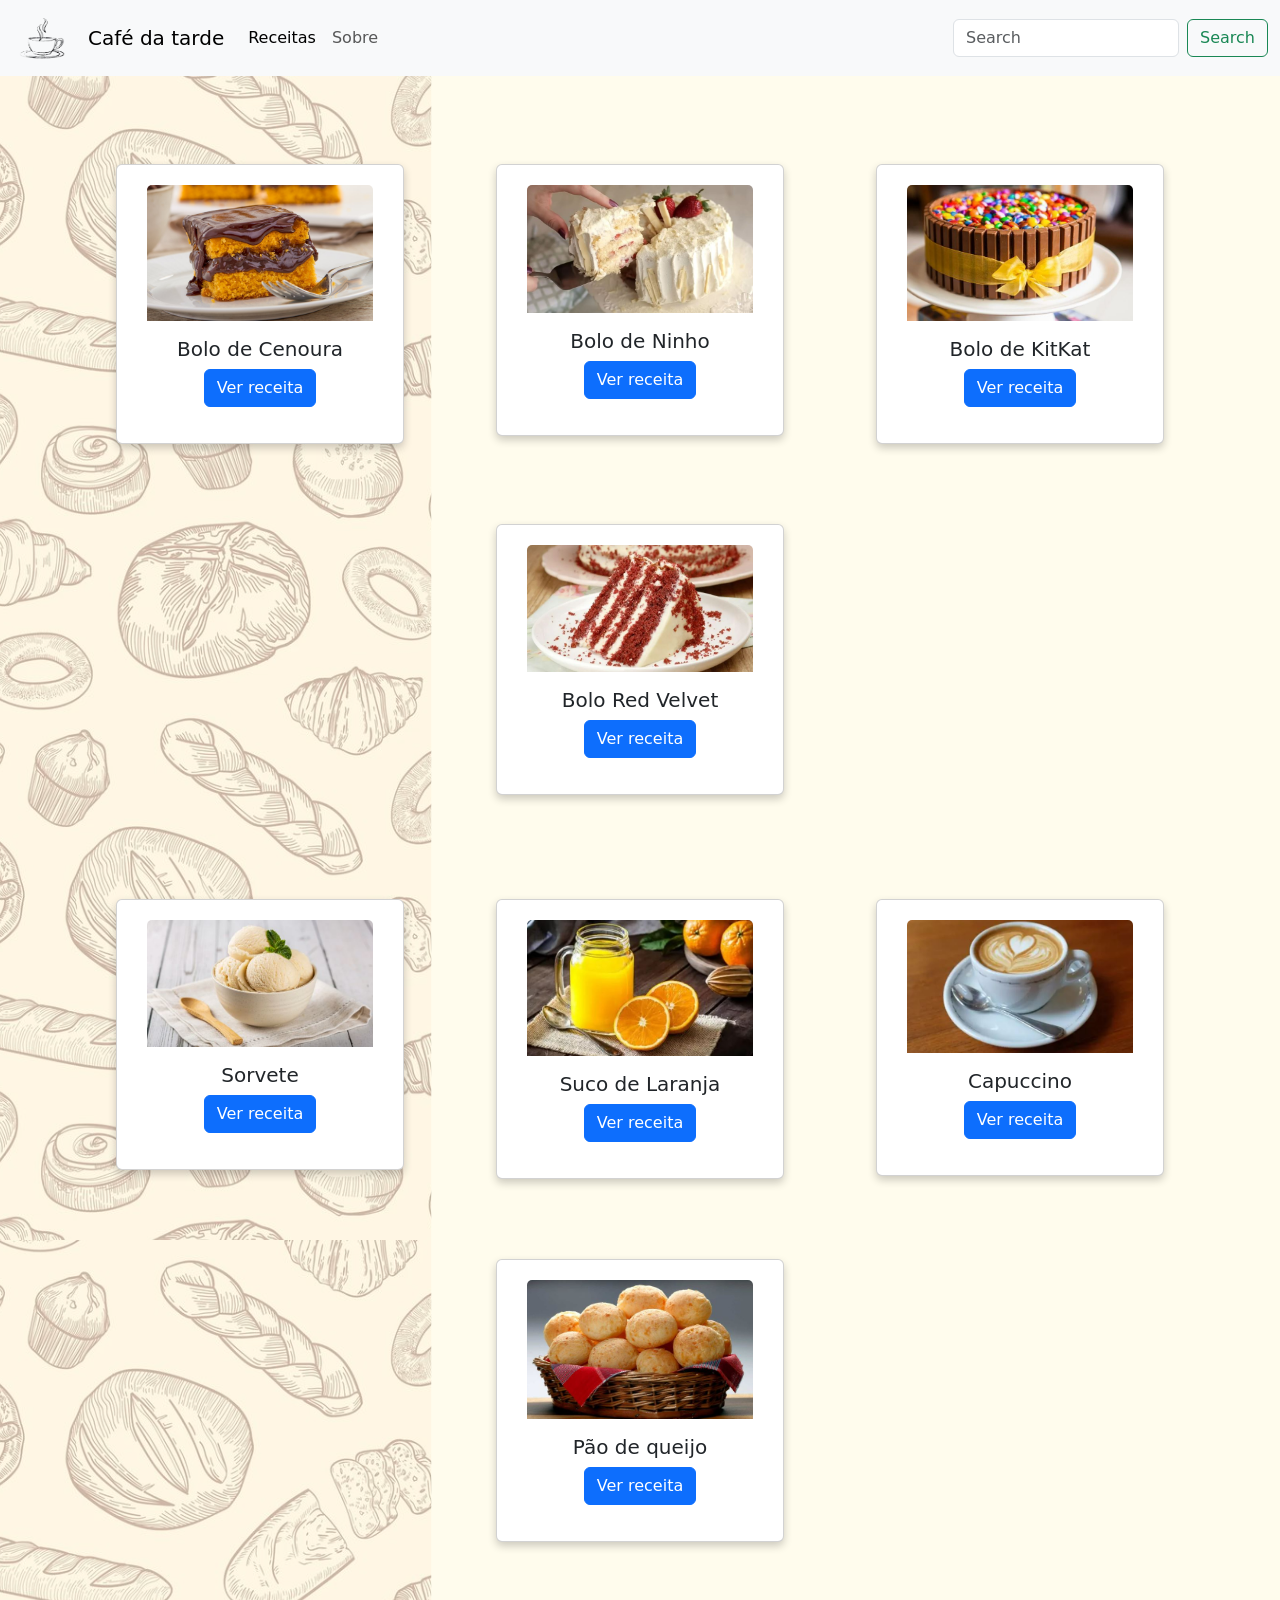
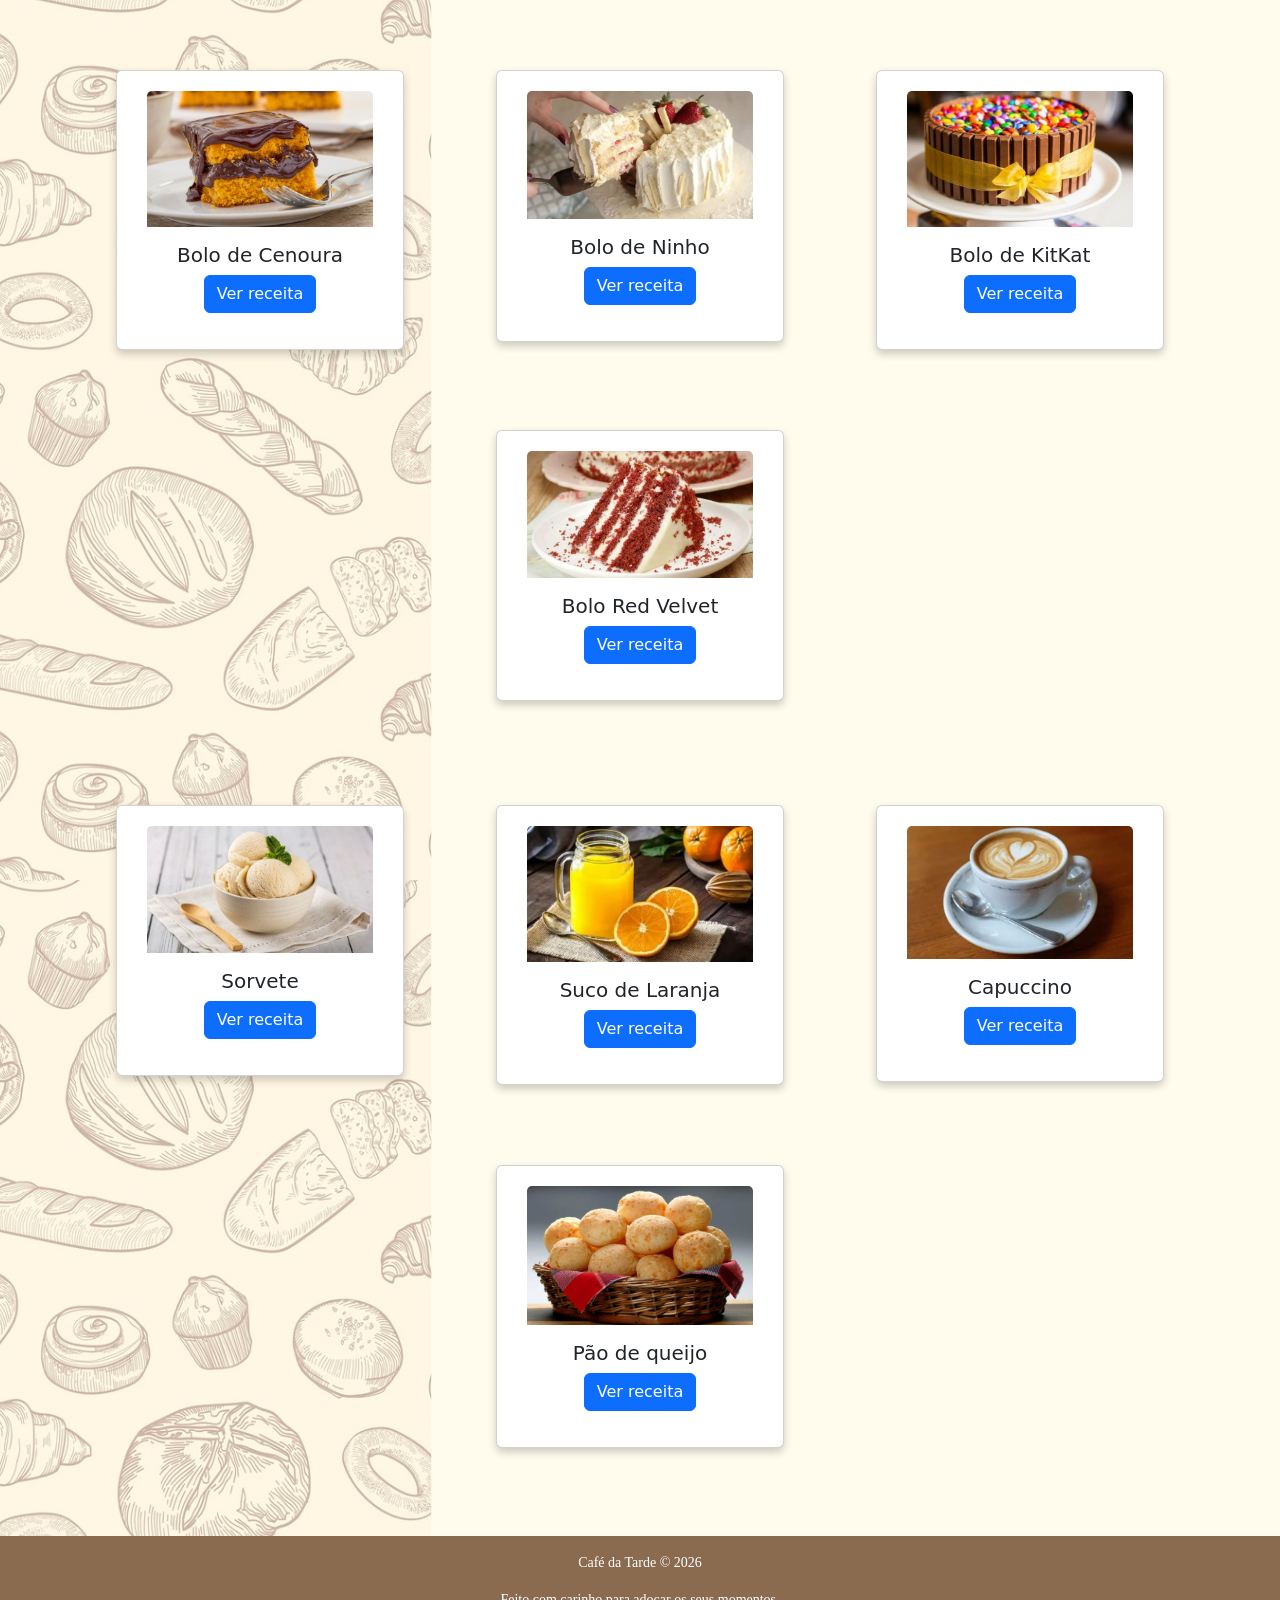
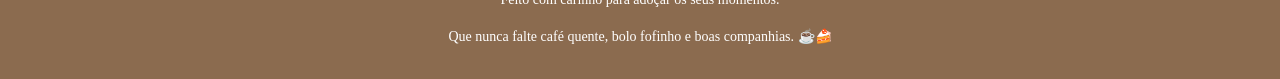
==== receitas.html @ e2614fa7 "site" ====
<!doctype html>
<html lang="en">
  <head>
    <meta charset="utf-8" />
    <meta name="viewport" content="width=device-width, initial-scale=1" />
    <title>Café da tarde</title>

    <link rel="stylesheet" href="style.css" />

    <link
      href="https://cdn.jsdelivr.net/npm/bootstrap@5.3.8/dist/css/bootstrap.min.css"
      rel="stylesheet"
    />
  </head>

  <body>
    <nav class="navbar navbar-expand-lg bg-body-tertiary">
      <div class="container-fluid">
        <a class="navbar-brand" href="#">
          <img src="img/baixados.png" width="60" height="50" />
        </a>

        <a class="navbar-brand" href="index.html">Café da tarde</a>

        <button
          class="navbar-toggler"
          type="button"
          data-bs-toggle="collapse"
          data-bs-target="#navbarSupportedContent"
        >
          <span class="navbar-toggler-icon"></span>
        </button>

        <div class="collapse navbar-collapse" id="navbarSupportedContent">
          <ul class="navbar-nav me-auto">
            <li class="nav-item">
              <a class="nav-link active" href="receitas.html">Receitas</a>
            </li>

            <li class="nav-item">
              <a class="nav-link" href="sobre.html">Sobre</a>
            </li>
          </ul>

          <form class="d-flex">
            <input
              class="form-control me-2"
              type="search"
              placeholder="Search"
            />
            <button class="btn btn-outline-success" type="submit">
              Search
            </button>
          </form>
        </div>
      </div>
    </nav>

    <div class="container text-center mt-5">
      <div class="row">
        <div class="col">
          <div class="card" style="width: 18rem">
            <img src="img/cenoura.jpg" class="card-img-top" />
            <div class="card-body">
              <h5 class="card-title">Bolo de Cenoura</h5>
              <a href="#" class="btn btn-primary">Ver receita</a>
            </div>
          </div>
        </div>

        <div class="col">
          <div class="card" style="width: 18rem">
            <img src="img/ninho.JPG" class="card-img-top" />
            <div class="card-body">
              <h5 class="card-title">Bolo de Ninho</h5>
              <a href="#" class="btn btn-primary">Ver receita</a>
            </div>
          </div>
        </div>

        <div class="col">
          <div class="card" style="width: 18rem">
            <img src="img/kitkat.jpeg" class="card-img-top" />
            <div class="card-body">
              <h5 class="card-title">Bolo de KitKat</h5>
              <a href="#" class="btn btn-primary">Ver receita</a>
            </div>
          </div>
        </div>

        <div class="col">
          <div class="card" style="width: 18rem">
            <img src="img/redvelvet.JPG" class="card-img-top" />
            <div class="card-body">
              <h5 class="card-title">Bolo Red Velvet</h5>
              <a href="#" class="btn btn-primary">Ver receita</a>
            </div>
          </div>
        </div>
      </div>

      <div class="row mt-4">
        <div class="col">
          <div class="card" style="width: 18rem">
            <img src="img/sorvete.JPG" class="card-img-top" />
            <div class="card-body">
              <h5 class="card-title">Sorvete</h5>
              <a href="#" class="btn btn-primary">Ver receita</a>
            </div>
          </div>
        </div>

        <div class="col">
          <div class="card" style="width: 18rem">
            <img src="img/suco.JPG" class="card-img-top" />
            <div class="card-body">
              <h5 class="card-title">Suco de Laranja</h5>
              <a href="#" class="btn btn-primary">Ver receita</a>
            </div>
          </div>
        </div>

        <div class="col">
          <div class="card" style="width: 18rem">
            <img src="img/capuccino.JPG" class="card-img-top" />
            <div class="card-body">
              <h5 class="card-title">Capuccino</h5>
              <a href="#" class="btn btn-primary">Ver receita</a>
            </div>
          </div>
        </div>

        <div class="col">
          <div class="card" style="width: 18rem">
            <img src="img/paodequeijo.JPG" class="card-img-top" />
            <div class="card-body">
              <h5 class="card-title">Pão de queijo</h5>
              <a href="#" class="btn btn-primary">Ver receita</a>
            </div>
          </div>
        </div>
      </div>
    </div>

    <!-- divisão -->

    <div class="container text-center mt-5">
      <div class="row">
        <div class="col">
          <div class="card" style="width: 18rem">
            <img src="img/cenoura.jpg" class="card-img-top" />
            <div class="card-body">
              <h5 class="card-title">Bolo de Cenoura</h5>
              <a href="#" class="btn btn-primary">Ver receita</a>
            </div>
          </div>
        </div>

        <div class="col">
          <div class="card" style="width: 18rem">
            <img src="img/ninho.JPG" class="card-img-top" />
            <div class="card-body">
              <h5 class="card-title">Bolo de Ninho</h5>
              <a href="#" class="btn btn-primary">Ver receita</a>
            </div>
          </div>
        </div>

        <div class="col">
          <div class="card" style="width: 18rem">
            <img src="img/kitkat.jpeg" class="card-img-top" />
            <div class="card-body">
              <h5 class="card-title">Bolo de KitKat</h5>
              <a href="#" class="btn btn-primary">Ver receita</a>
            </div>
          </div>
        </div>

        <div class="col">
          <div class="card" style="width: 18rem">
            <img src="img/redvelvet.JPG" class="card-img-top" />
            <div class="card-body">
              <h5 class="card-title">Bolo Red Velvet</h5>
              <a href="#" class="btn btn-primary">Ver receita</a>
            </div>
          </div>
        </div>
      </div>

      <div class="row mt-4">
        <div class="col">
          <div class="card" style="width: 18rem">
            <img src="img/sorvete.JPG" class="card-img-top" />
            <div class="card-body">
              <h5 class="card-title">Sorvete</h5>
              <a href="#" class="btn btn-primary">Ver receita</a>
            </div>
          </div>
        </div>

        <div class="col">
          <div class="card" style="width: 18rem">
            <img src="img/suco.JPG" class="card-img-top" />
            <div class="card-body">
              <h5 class="card-title">Suco de Laranja</h5>
              <a href="#" class="btn btn-primary">Ver receita</a>
            </div>
          </div>
        </div>

        <div class="col">
          <div class="card" style="width: 18rem">
            <img src="img/capuccino.JPG" class="card-img-top" />
            <div class="card-body">
              <h5 class="card-title">Capuccino</h5>
              <a href="#" class="btn btn-primary">Ver receita</a>
            </div>
          </div>
        </div>

        <div class="col">
          <div class="card" style="width: 18rem">
            <img src="img/paodequeijo.JPG" class="card-img-top" />
            <div class="card-body">
              <h5 class="card-title">Pão de queijo</h5>
              <a href="#" class="btn btn-primary">Ver receita</a>
            </div>
          </div>
        </div>
      </div>
    </div>

    <footer class="text-center mt-5 p-3">
      <p>Café da Tarde © 2026</p>
      <p>Feito com carinho para adoçar os seus momentos.</p>
      <p>Que nunca falte café quente, bolo fofinho e boas companhias. ☕🍰</p>
    </footer>
  </body>
</html>
---- style.css ----
body {
  background-image: url("img/fundo.png");
}

.card {
  background-color: #d9ccb3;
  width: 900px;
  margin: 40px auto;

  display: flex;
  justify-content: space-between;
  align-items: center;

  padding: 20px 30px;
  border-radius: 10px;

  box-shadow: 0px 4px 8px rgba(0, 0, 0, 0.2);
}

.texto {
  max-width: 650px;
}

.texto h2 {
  margin-bottom: 10px;
}

.texto p {
  line-height: 1.5;
}

.imagem img {
  width: 120px;
}

footer {
  background-color: #8b6b4f;
  color: white;
  text-align: center;

  padding: 15px;
  font-family: Georgia, serif;
  font-size: 14px;
}
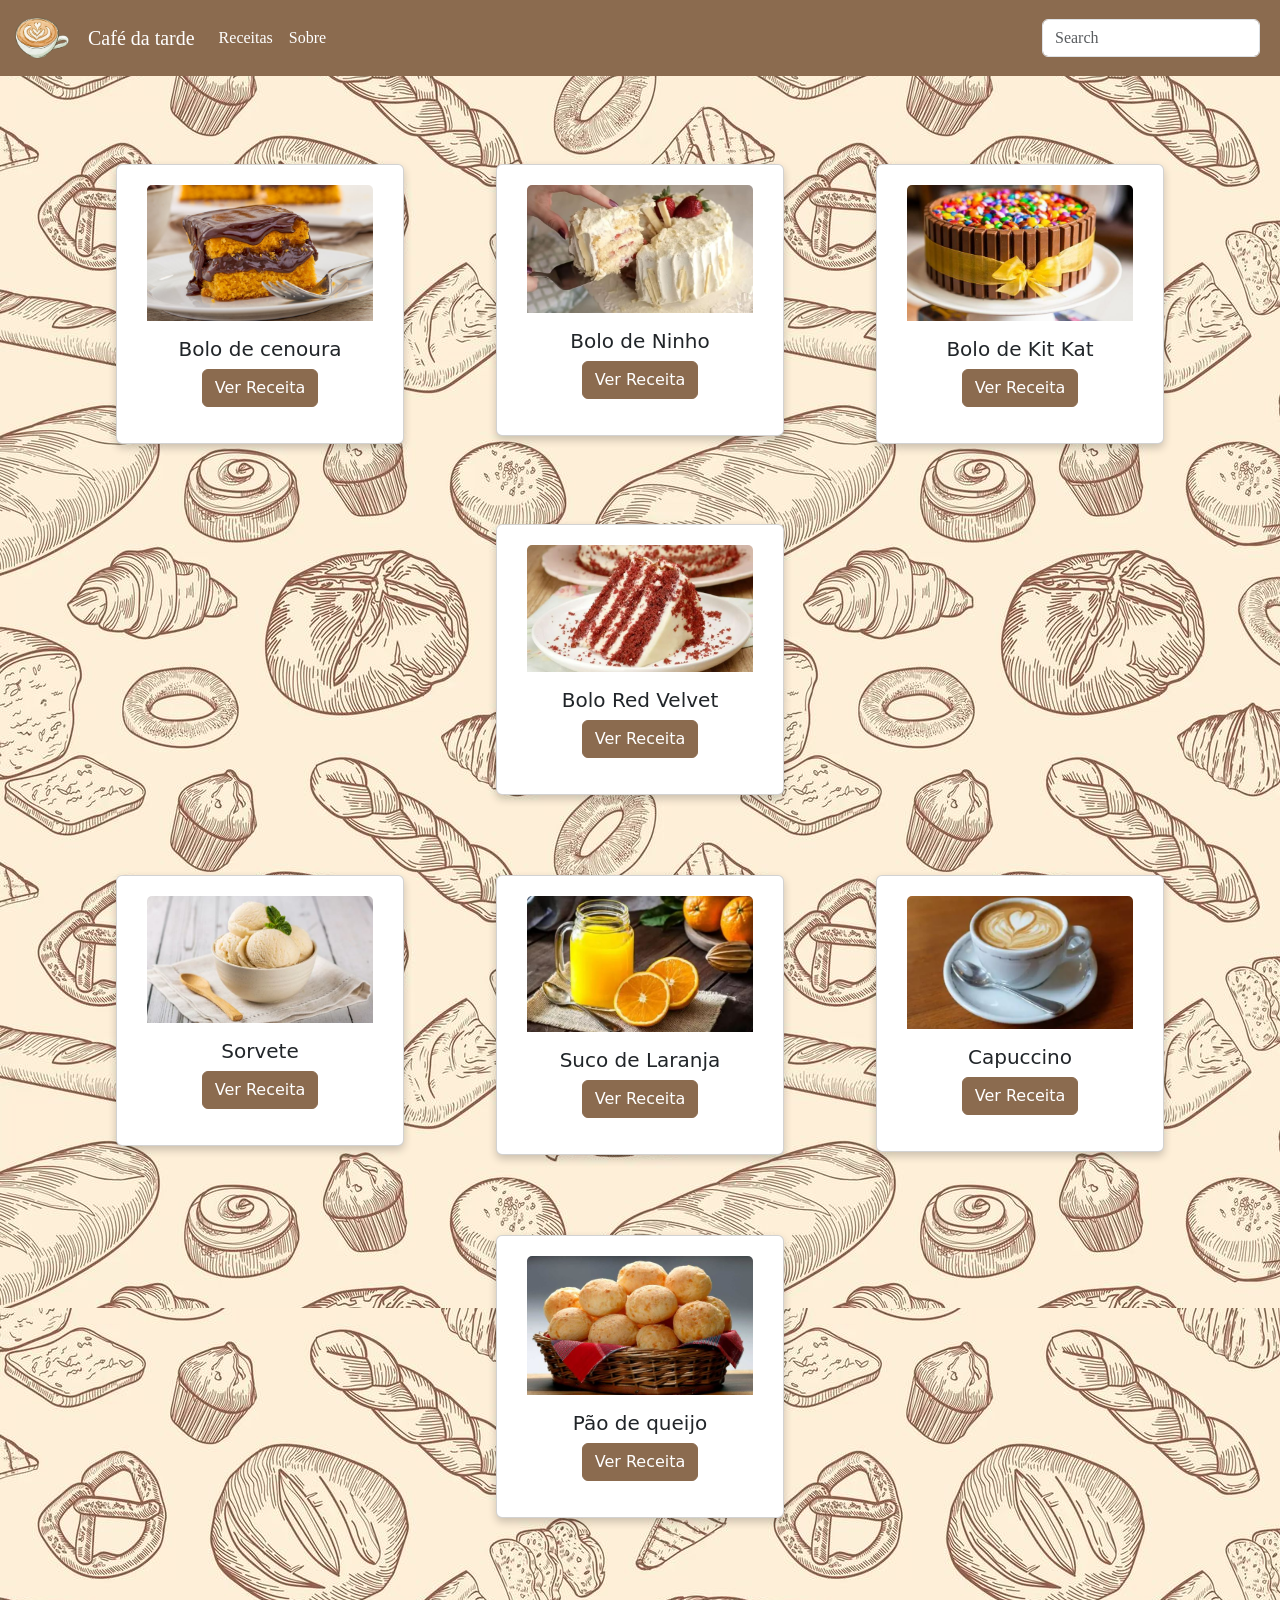
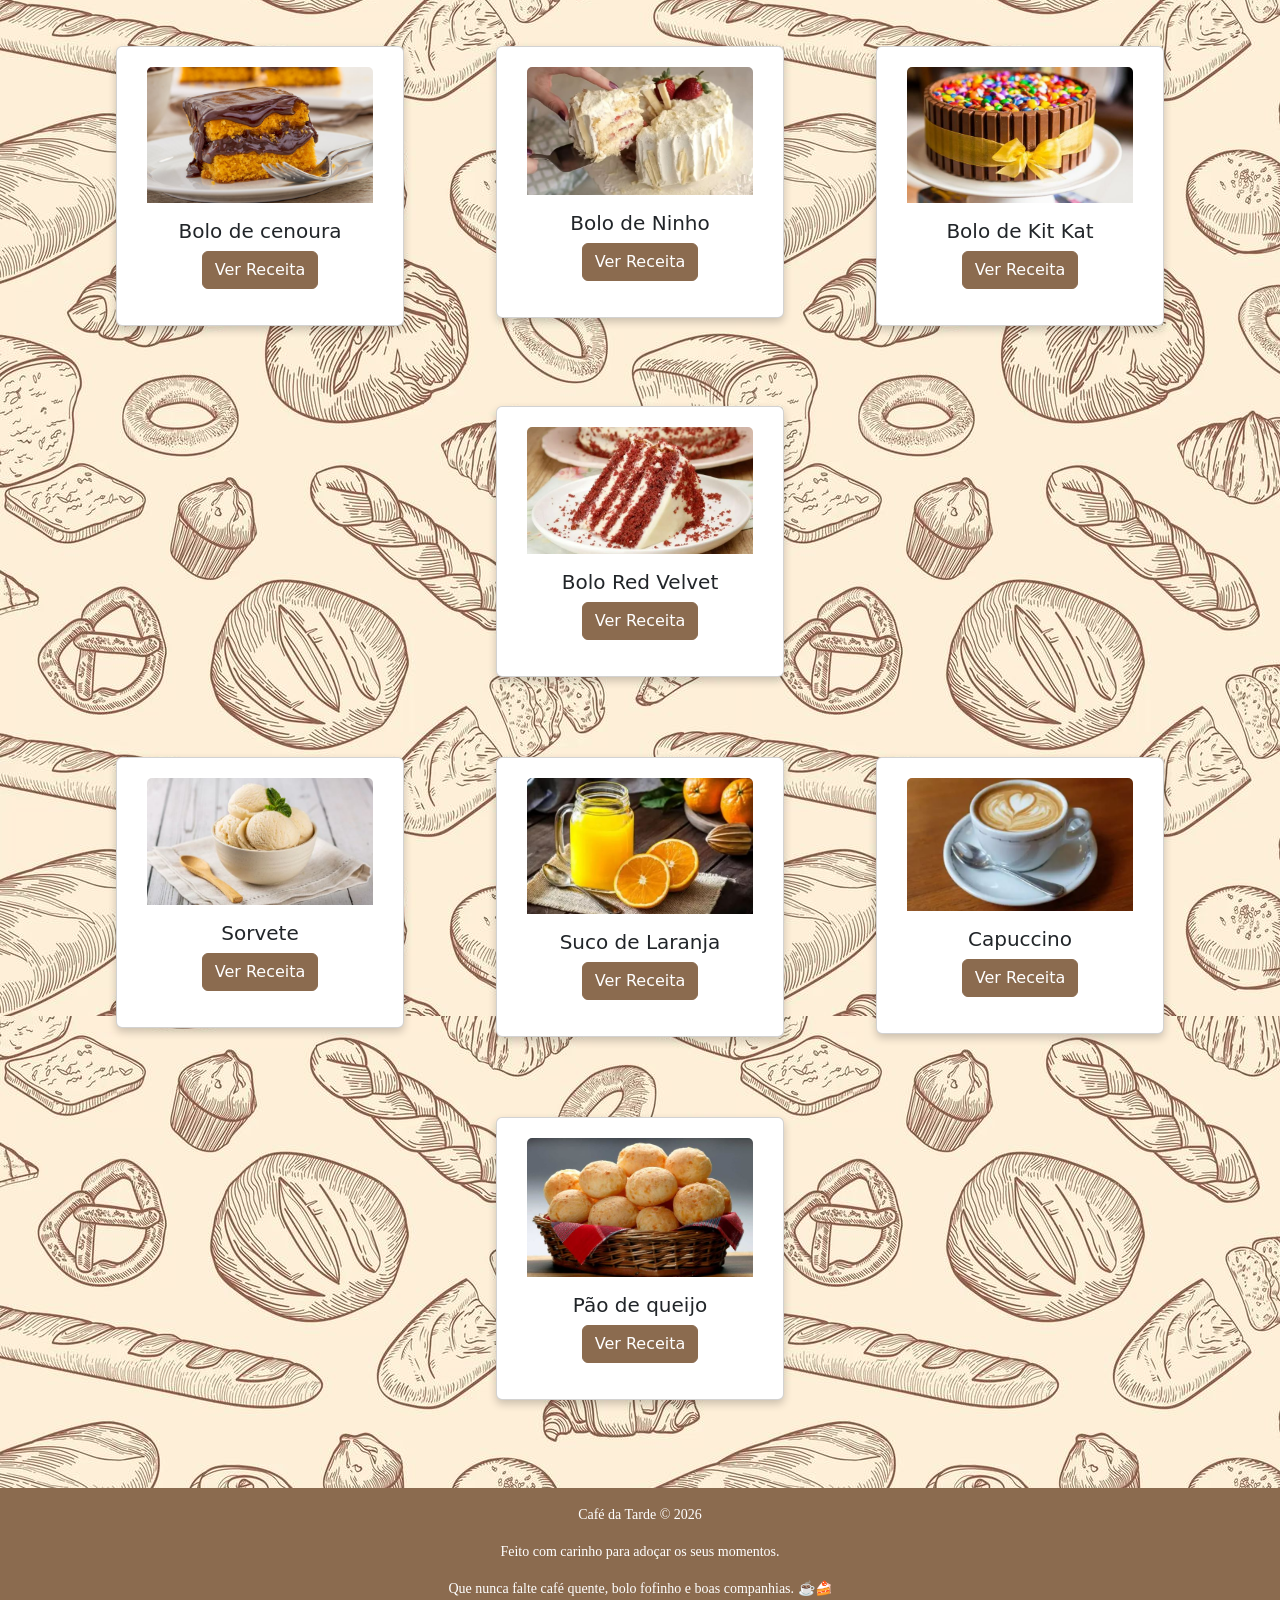
==== commit e29029ad: "finalização" ====
--- a/receitas.html
+++ b/receitas.html
@@ -13,44 +13,42 @@
     />
   </head>
 
-  <body>
-    <nav class="navbar navbar-expand-lg bg-body-tertiary">
+  <body class="receita">
+    <nav class="navbar navbar-expand-lg menu">
       <div class="container-fluid">
         <a class="navbar-brand" href="#">
           <img src="img/baixados.png" width="60" height="50" />
         </a>
-
         <a class="navbar-brand" href="index.html">Café da tarde</a>
-
         <button
           class="navbar-toggler"
           type="button"
           data-bs-toggle="collapse"
           data-bs-target="#navbarSupportedContent"
+          aria-controls="navbarSupportedContent"
+          aria-expanded="false"
+          aria-label="Toggle navigation"
         >
           <span class="navbar-toggler-icon"></span>
         </button>
-
         <div class="collapse navbar-collapse" id="navbarSupportedContent">
-          <ul class="navbar-nav me-auto">
+          <ul class="navbar-nav me-auto mb-2 mb-lg-0">
             <li class="nav-item">
-              <a class="nav-link active" href="receitas.html">Receitas</a>
+              <a class="nav-link" aria-current="page" href="receitas.html"
+                >Receitas</a
+              >
             </li>
-
             <li class="nav-item">
               <a class="nav-link" href="sobre.html">Sobre</a>
             </li>
           </ul>
-
-          <form class="d-flex">
+          <form class="d-flex" role="search">
             <input
               class="form-control me-2"
               type="search"
               placeholder="Search"
+              aria-label="Search"
             />
-            <button class="btn btn-outline-success" type="submit">
-              Search
-            </button>
           </form>
         </div>
       </div>
@@ -58,172 +56,1210 @@
 
     <div class="container text-center mt-5">
       <div class="row">
+        <!-- bolo cenoura -->
         <div class="col">
           <div class="card" style="width: 18rem">
             <img src="img/cenoura.jpg" class="card-img-top" />
             <div class="card-body">
-              <h5 class="card-title">Bolo de Cenoura</h5>
-              <a href="#" class="btn btn-primary">Ver receita</a>
-            </div>
-          </div>
-        </div>
-
+              <h5 class="card-title">Bolo de cenoura</h5>
+              <button
+                type="button"
+                class="btn btn-primary"
+                data-bs-toggle="modal"
+                data-bs-target="#exampleModal"
+              >
+                Ver Receita
+              </button>
+
+              <!-- Modal -->
+              <div
+                class="modal fade"
+                id="exampleModal"
+                tabindex="-1"
+                aria-labelledby="exampleModalLabel"
+                aria-hidden="true"
+              >
+                <div
+                  class="modal-dialog modal-dialog-centered modal-dialog-scrollable"
+                >
+                  <div class="modal-content">
+                    <div class="modal-header">
+                      <h1 class="modal-title fs-5" id="exampleModalLabel">
+                        Receita
+                      </h1>
+                      <button
+                        type="button"
+                        class="btn-close"
+                        data-bs-dismiss="modal"
+                      ></button>
+                    </div>
+
+                    <div class="modal-body">
+                      <h6>Ingredientes</h6>
+
+                      <ul>
+                        <li>3 cenouras</li>
+                        <li>3 ovos</li>
+                        <li>1 xícara de óleo</li>
+                        <li>2 xícaras de açúcar</li>
+                        <li>2 xícaras de farinha</li>
+                      </ul>
+
+                      <h6>Modo de preparo</h6>
+
+                      <p>
+                        Bata no liquidificador a cenoura, ovos e óleo. Misture
+                        com os ingredientes secos e leve ao forno por
+                        aproximadamente 40 minutos.
+                      </p>
+                    </div>
+
+                    <div class="modal-footer">
+                      <button
+                        type="button"
+                        class="btn btn-secondary"
+                        data-bs-dismiss="modal"
+                      >
+                        Fechar
+                      </button>
+                    </div>
+                  </div>
+                </div>
+              </div>
+            </div>
+          </div>
+        </div>
+
+        <!-- bolo nivnho -->
         <div class="col">
           <div class="card" style="width: 18rem">
             <img src="img/ninho.JPG" class="card-img-top" />
             <div class="card-body">
               <h5 class="card-title">Bolo de Ninho</h5>
-              <a href="#" class="btn btn-primary">Ver receita</a>
-            </div>
-          </div>
-        </div>
+              <button
+                type="button"
+                class="btn btn-primary"
+                data-bs-toggle="modal"
+                data-bs-target="#exampleModal"
+              >
+                Ver Receita
+              </button>
+
+              <!-- Modal -->
+              <div
+                class="modal fade"
+                id="exampleModal"
+                tabindex="-1"
+                aria-labelledby="exampleModalLabel"
+                aria-hidden="true"
+              >
+                <div
+                  class="modal-dialog modal-dialog-centered modal-dialog-scrollable"
+                >
+                  <div class="modal-content">
+                    <div class="modal-header">
+                      <h1 class="modal-title fs-5" id="exampleModalLabel">
+                        Receita
+                      </h1>
+                      <button
+                        type="button"
+                        class="btn-close"
+                        data-bs-dismiss="modal"
+                      ></button>
+                    </div>
+
+                    <div class="modal-body">
+                      <h6>Ingredientes</h6>
+
+                      <ul>
+                        <li>3 cenouras</li>
+                        <li>3 ovos</li>
+                        <li>1 xícara de óleo</li>
+                        <li>2 xícaras de açúcar</li>
+                        <li>2 xícaras de farinha</li>
+                      </ul>
+
+                      <h6>Modo de preparo</h6>
+
+                      <p>
+                        Bata no liquidificador a cenoura, ovos e óleo. Misture
+                        com os ingredientes secos e leve ao forno por
+                        aproximadamente 40 minutos.
+                      </p>
+                    </div>
+
+                    <div class="modal-footer">
+                      <button
+                        type="button"
+                        class="btn btn-secondary"
+                        data-bs-dismiss="modal"
+                      >
+                        Fechar
+                      </button>
+                    </div>
+                  </div>
+                </div>
+              </div>
+            </div>
+          </div>
+        </div>
+
+        <!-- bolo kitkat -->
 
         <div class="col">
           <div class="card" style="width: 18rem">
             <img src="img/kitkat.jpeg" class="card-img-top" />
             <div class="card-body">
-              <h5 class="card-title">Bolo de KitKat</h5>
-              <a href="#" class="btn btn-primary">Ver receita</a>
-            </div>
-          </div>
-        </div>
+              <h5 class="card-title">Bolo de Kit Kat</h5>
+              <button
+                type="button"
+                class="btn btn-primary"
+                data-bs-toggle="modal"
+                data-bs-target="#exampleModal"
+              >
+                Ver Receita
+              </button>
+
+              <!-- Modal -->
+              <div
+                class="modal fade"
+                id="exampleModal"
+                tabindex="-1"
+                aria-labelledby="exampleModalLabel"
+                aria-hidden="true"
+              >
+                <div
+                  class="modal-dialog modal-dialog-centered modal-dialog-scrollable"
+                >
+                  <div class="modal-content">
+                    <div class="modal-header">
+                      <h1 class="modal-title fs-5" id="exampleModalLabel">
+                        Receita
+                      </h1>
+                      <button
+                        type="button"
+                        class="btn-close"
+                        data-bs-dismiss="modal"
+                      ></button>
+                    </div>
+
+                    <div class="modal-body">
+                      <h6>Ingredientes</h6>
+
+                      <ul>
+                        <li>3 cenouras</li>
+                        <li>3 ovos</li>
+                        <li>1 xícara de óleo</li>
+                        <li>2 xícaras de açúcar</li>
+                        <li>2 xícaras de farinha</li>
+                      </ul>
+
+                      <h6>Modo de preparo</h6>
+
+                      <p>
+                        Bata no liquidificador a cenoura, ovos e óleo. Misture
+                        com os ingredientes secos e leve ao forno por
+                        aproximadamente 40 minutos.
+                      </p>
+                    </div>
+
+                    <div class="modal-footer">
+                      <button
+                        type="button"
+                        class="btn btn-secondary"
+                        data-bs-dismiss="modal"
+                      >
+                        Fechar
+                      </button>
+                    </div>
+                  </div>
+                </div>
+              </div>
+            </div>
+          </div>
+        </div>
+
+        <!-- bolo redvelvet -->
 
         <div class="col">
           <div class="card" style="width: 18rem">
             <img src="img/redvelvet.JPG" class="card-img-top" />
             <div class="card-body">
               <h5 class="card-title">Bolo Red Velvet</h5>
-              <a href="#" class="btn btn-primary">Ver receita</a>
+              <button
+                type="button"
+                class="btn btn-primary"
+                data-bs-toggle="modal"
+                data-bs-target="#exampleModal"
+              >
+                Ver Receita
+              </button>
+
+              <!-- Modal -->
+              <div
+                class="modal fade"
+                id="exampleModal"
+                tabindex="-1"
+                aria-labelledby="exampleModalLabel"
+                aria-hidden="true"
+              >
+                <div
+                  class="modal-dialog modal-dialog-centered modal-dialog-scrollable"
+                >
+                  <div class="modal-content">
+                    <div class="modal-header">
+                      <h1 class="modal-title fs-5" id="exampleModalLabel">
+                        Receita
+                      </h1>
+                      <button
+                        type="button"
+                        class="btn-close"
+                        data-bs-dismiss="modal"
+                      ></button>
+                    </div>
+
+                    <div class="modal-body">
+                      <h6>Ingredientes</h6>
+
+                      <ul>
+                        <li>3 cenouras</li>
+                        <li>3 ovos</li>
+                        <li>1 xícara de óleo</li>
+                        <li>2 xícaras de açúcar</li>
+                        <li>2 xícaras de farinha</li>
+                      </ul>
+
+                      <h6>Modo de preparo</h6>
+
+                      <p>
+                        Bata no liquidificador a cenoura, ovos e óleo. Misture
+                        com os ingredientes secos e leve ao forno por
+                        aproximadamente 40 minutos.
+                      </p>
+                    </div>
+
+                    <div class="modal-footer">
+                      <button
+                        type="button"
+                        class="btn btn-secondary"
+                        data-bs-dismiss="modal"
+                      >
+                        Fechar
+                      </button>
+                    </div>
+                  </div>
+                </div>
+              </div>
             </div>
           </div>
         </div>
       </div>
 
-      <div class="row mt-4">
+      <!-- parte 2 -->
+
+      <div class="row">
+        <!-- Sorvete -->
+
         <div class="col">
           <div class="card" style="width: 18rem">
             <img src="img/sorvete.JPG" class="card-img-top" />
             <div class="card-body">
               <h5 class="card-title">Sorvete</h5>
-              <a href="#" class="btn btn-primary">Ver receita</a>
-            </div>
-          </div>
-        </div>
-
+              <button
+                type="button"
+                class="btn btn-primary"
+                data-bs-toggle="modal"
+                data-bs-target="#exampleModal"
+              >
+                Ver Receita
+              </button>
+
+              <!-- Modal -->
+              <div
+                class="modal fade"
+                id="exampleModal"
+                tabindex="-1"
+                aria-labelledby="exampleModalLabel"
+                aria-hidden="true"
+              >
+                <div
+                  class="modal-dialog modal-dialog-centered modal-dialog-scrollable"
+                >
+                  <div class="modal-content">
+                    <div class="modal-header">
+                      <h1 class="modal-title fs-5" id="exampleModalLabel">
+                        Receita
+                      </h1>
+                      <button
+                        type="button"
+                        class="btn-close"
+                        data-bs-dismiss="modal"
+                      ></button>
+                    </div>
+
+                    <div class="modal-body">
+                      <h6>Ingredientes</h6>
+
+                      <ul>
+                        <li>3 cenouras</li>
+                        <li>3 ovos</li>
+                        <li>1 xícara de óleo</li>
+                        <li>2 xícaras de açúcar</li>
+                        <li>2 xícaras de farinha</li>
+                      </ul>
+
+                      <h6>Modo de preparo</h6>
+
+                      <p>
+                        Bata no liquidificador a cenoura, ovos e óleo. Misture
+                        com os ingredientes secos e leve ao forno por
+                        aproximadamente 40 minutos.
+                      </p>
+                    </div>
+
+                    <div class="modal-footer">
+                      <button
+                        type="button"
+                        class="btn btn-secondary"
+                        data-bs-dismiss="modal"
+                      >
+                        Fechar
+                      </button>
+                    </div>
+                  </div>
+                </div>
+              </div>
+            </div>
+          </div>
+        </div>
+
+        <!-- suco -->
         <div class="col">
           <div class="card" style="width: 18rem">
             <img src="img/suco.JPG" class="card-img-top" />
             <div class="card-body">
               <h5 class="card-title">Suco de Laranja</h5>
-              <a href="#" class="btn btn-primary">Ver receita</a>
-            </div>
-          </div>
-        </div>
+              <button
+                type="button"
+                class="btn btn-primary"
+                data-bs-toggle="modal"
+                data-bs-target="#exampleModal"
+              >
+                Ver Receita
+              </button>
+
+              <!-- Modal -->
+              <div
+                class="modal fade"
+                id="exampleModal"
+                tabindex="-1"
+                aria-labelledby="exampleModalLabel"
+                aria-hidden="true"
+              >
+                <div
+                  class="modal-dialog modal-dialog-centered modal-dialog-scrollable"
+                >
+                  <div class="modal-content">
+                    <div class="modal-header">
+                      <h1 class="modal-title fs-5" id="exampleModalLabel">
+                        Receita
+                      </h1>
+                      <button
+                        type="button"
+                        class="btn-close"
+                        data-bs-dismiss="modal"
+                      ></button>
+                    </div>
+
+                    <div class="modal-body">
+                      <h6>Ingredientes</h6>
+
+                      <ul>
+                        <li>3 cenouras</li>
+                        <li>3 ovos</li>
+                        <li>1 xícara de óleo</li>
+                        <li>2 xícaras de açúcar</li>
+                        <li>2 xícaras de farinha</li>
+                      </ul>
+
+                      <h6>Modo de preparo</h6>
+
+                      <p>
+                        Bata no liquidificador a cenoura, ovos e óleo. Misture
+                        com os ingredientes secos e leve ao forno por
+                        aproximadamente 40 minutos.
+                      </p>
+                    </div>
+
+                    <div class="modal-footer">
+                      <button
+                        type="button"
+                        class="btn btn-secondary"
+                        data-bs-dismiss="modal"
+                      >
+                        Fechar
+                      </button>
+                    </div>
+                  </div>
+                </div>
+              </div>
+            </div>
+          </div>
+        </div>
+
+        <!-- café -->
 
         <div class="col">
           <div class="card" style="width: 18rem">
             <img src="img/capuccino.JPG" class="card-img-top" />
             <div class="card-body">
               <h5 class="card-title">Capuccino</h5>
-              <a href="#" class="btn btn-primary">Ver receita</a>
-            </div>
-          </div>
-        </div>
+              <button
+                type="button"
+                class="btn btn-primary"
+                data-bs-toggle="modal"
+                data-bs-target="#exampleModal"
+              >
+                Ver Receita
+              </button>
+
+              <!-- Modal -->
+              <div
+                class="modal fade"
+                id="exampleModal"
+                tabindex="-1"
+                aria-labelledby="exampleModalLabel"
+                aria-hidden="true"
+              >
+                <div
+                  class="modal-dialog modal-dialog-centered modal-dialog-scrollable"
+                >
+                  <div class="modal-content">
+                    <div class="modal-header">
+                      <h1 class="modal-title fs-5" id="exampleModalLabel">
+                        Receita
+                      </h1>
+                      <button
+                        type="button"
+                        class="btn-close"
+                        data-bs-dismiss="modal"
+                      ></button>
+                    </div>
+
+                    <div class="modal-body">
+                      <h6>Ingredientes</h6>
+
+                      <ul>
+                        <li>3 cenouras</li>
+                        <li>3 ovos</li>
+                        <li>1 xícara de óleo</li>
+                        <li>2 xícaras de açúcar</li>
+                        <li>2 xícaras de farinha</li>
+                      </ul>
+
+                      <h6>Modo de preparo</h6>
+
+                      <p>
+                        Bata no liquidificador a cenoura, ovos e óleo. Misture
+                        com os ingredientes secos e leve ao forno por
+                        aproximadamente 40 minutos.
+                      </p>
+                    </div>
+
+                    <div class="modal-footer">
+                      <button
+                        type="button"
+                        class="btn btn-secondary"
+                        data-bs-dismiss="modal"
+                      >
+                        Fechar
+                      </button>
+                    </div>
+                  </div>
+                </div>
+              </div>
+            </div>
+          </div>
+        </div>
+
+        <!-- paao de queijo -->
 
         <div class="col">
           <div class="card" style="width: 18rem">
             <img src="img/paodequeijo.JPG" class="card-img-top" />
             <div class="card-body">
               <h5 class="card-title">Pão de queijo</h5>
-              <a href="#" class="btn btn-primary">Ver receita</a>
+              <button
+                type="button"
+                class="btn btn-primary"
+                data-bs-toggle="modal"
+                data-bs-target="#exampleModal"
+              >
+                Ver Receita
+              </button>
+
+              <!-- Modal -->
+              <div
+                class="modal fade"
+                id="exampleModal"
+                tabindex="-1"
+                aria-labelledby="exampleModalLabel"
+                aria-hidden="true"
+              >
+                <div
+                  class="modal-dialog modal-dialog-centered modal-dialog-scrollable"
+                >
+                  <div class="modal-content">
+                    <div class="modal-header">
+                      <h1 class="modal-title fs-5" id="exampleModalLabel">
+                        Receita
+                      </h1>
+                      <button
+                        type="button"
+                        class="btn-close"
+                        data-bs-dismiss="modal"
+                      ></button>
+                    </div>
+
+                    <div class="modal-body">
+                      <h6>Ingredientes</h6>
+
+                      <ul>
+                        <li>3 cenouras</li>
+                        <li>3 ovos</li>
+                        <li>1 xícara de óleo</li>
+                        <li>2 xícaras de açúcar</li>
+                        <li>2 xícaras de farinha</li>
+                      </ul>
+
+                      <h6>Modo de preparo</h6>
+
+                      <p>
+                        Bata no liquidificador a cenoura, ovos e óleo. Misture
+                        com os ingredientes secos e leve ao forno por
+                        aproximadamente 40 minutos.
+                      </p>
+                    </div>
+
+                    <div class="modal-footer">
+                      <button
+                        type="button"
+                        class="btn btn-secondary"
+                        data-bs-dismiss="modal"
+                      >
+                        Fechar
+                      </button>
+                    </div>
+                  </div>
+                </div>
+              </div>
             </div>
           </div>
         </div>
       </div>
     </div>
 
-    <!-- divisão -->
+    <!-- .... -->
 
     <div class="container text-center mt-5">
       <div class="row">
+        <!-- bolo cenoura -->
         <div class="col">
           <div class="card" style="width: 18rem">
             <img src="img/cenoura.jpg" class="card-img-top" />
             <div class="card-body">
-              <h5 class="card-title">Bolo de Cenoura</h5>
-              <a href="#" class="btn btn-primary">Ver receita</a>
-            </div>
-          </div>
-        </div>
-
+              <h5 class="card-title">Bolo de cenoura</h5>
+              <button
+                type="button"
+                class="btn btn-primary"
+                data-bs-toggle="modal"
+                data-bs-target="#exampleModal"
+              >
+                Ver Receita
+              </button>
+
+              <!-- Modal -->
+              <div
+                class="modal fade"
+                id="exampleModal"
+                tabindex="-1"
+                aria-labelledby="exampleModalLabel"
+                aria-hidden="true"
+              >
+                <div
+                  class="modal-dialog modal-dialog-centered modal-dialog-scrollable"
+                >
+                  <div class="modal-content">
+                    <div class="modal-header">
+                      <h1 class="modal-title fs-5" id="exampleModalLabel">
+                        Receita
+                      </h1>
+                      <button
+                        type="button"
+                        class="btn-close"
+                        data-bs-dismiss="modal"
+                      ></button>
+                    </div>
+
+                    <div class="modal-body">
+                      <h6>Ingredientes</h6>
+
+                      <ul>
+                        <li>3 cenouras</li>
+                        <li>3 ovos</li>
+                        <li>1 xícara de óleo</li>
+                        <li>2 xícaras de açúcar</li>
+                        <li>2 xícaras de farinha</li>
+                      </ul>
+
+                      <h6>Modo de preparo</h6>
+
+                      <p>
+                        Bata no liquidificador a cenoura, ovos e óleo. Misture
+                        com os ingredientes secos e leve ao forno por
+                        aproximadamente 40 minutos.
+                      </p>
+                    </div>
+
+                    <div class="modal-footer">
+                      <button
+                        type="button"
+                        class="btn btn-secondary"
+                        data-bs-dismiss="modal"
+                      >
+                        Fechar
+                      </button>
+                    </div>
+                  </div>
+                </div>
+              </div>
+            </div>
+          </div>
+        </div>
+
+        <!-- bolo nivnho -->
         <div class="col">
           <div class="card" style="width: 18rem">
             <img src="img/ninho.JPG" class="card-img-top" />
             <div class="card-body">
               <h5 class="card-title">Bolo de Ninho</h5>
-              <a href="#" class="btn btn-primary">Ver receita</a>
-            </div>
-          </div>
-        </div>
+              <button
+                type="button"
+                class="btn btn-primary"
+                data-bs-toggle="modal"
+                data-bs-target="#exampleModal"
+              >
+                Ver Receita
+              </button>
+
+              <!-- Modal -->
+              <div
+                class="modal fade"
+                id="exampleModal"
+                tabindex="-1"
+                aria-labelledby="exampleModalLabel"
+                aria-hidden="true"
+              >
+                <div
+                  class="modal-dialog modal-dialog-centered modal-dialog-scrollable"
+                >
+                  <div class="modal-content">
+                    <div class="modal-header">
+                      <h1 class="modal-title fs-5" id="exampleModalLabel">
+                        Receita
+                      </h1>
+                      <button
+                        type="button"
+                        class="btn-close"
+                        data-bs-dismiss="modal"
+                      ></button>
+                    </div>
+
+                    <div class="modal-body">
+                      <h6>Ingredientes</h6>
+
+                      <ul>
+                        <li>3 cenouras</li>
+                        <li>3 ovos</li>
+                        <li>1 xícara de óleo</li>
+                        <li>2 xícaras de açúcar</li>
+                        <li>2 xícaras de farinha</li>
+                      </ul>
+
+                      <h6>Modo de preparo</h6>
+
+                      <p>
+                        Bata no liquidificador a cenoura, ovos e óleo. Misture
+                        com os ingredientes secos e leve ao forno por
+                        aproximadamente 40 minutos.
+                      </p>
+                    </div>
+
+                    <div class="modal-footer">
+                      <button
+                        type="button"
+                        class="btn btn-secondary"
+                        data-bs-dismiss="modal"
+                      >
+                        Fechar
+                      </button>
+                    </div>
+                  </div>
+                </div>
+              </div>
+            </div>
+          </div>
+        </div>
+
+        <!-- bolo kitkat -->
 
         <div class="col">
           <div class="card" style="width: 18rem">
             <img src="img/kitkat.jpeg" class="card-img-top" />
             <div class="card-body">
-              <h5 class="card-title">Bolo de KitKat</h5>
-              <a href="#" class="btn btn-primary">Ver receita</a>
-            </div>
-          </div>
-        </div>
+              <h5 class="card-title">Bolo de Kit Kat</h5>
+              <button
+                type="button"
+                class="btn btn-primary"
+                data-bs-toggle="modal"
+                data-bs-target="#exampleModal"
+              >
+                Ver Receita
+              </button>
+
+              <!-- Modal -->
+              <div
+                class="modal fade"
+                id="exampleModal"
+                tabindex="-1"
+                aria-labelledby="exampleModalLabel"
+                aria-hidden="true"
+              >
+                <div
+                  class="modal-dialog modal-dialog-centered modal-dialog-scrollable"
+                >
+                  <div class="modal-content">
+                    <div class="modal-header">
+                      <h1 class="modal-title fs-5" id="exampleModalLabel">
+                        Receita
+                      </h1>
+                      <button
+                        type="button"
+                        class="btn-close"
+                        data-bs-dismiss="modal"
+                      ></button>
+                    </div>
+
+                    <div class="modal-body">
+                      <h6>Ingredientes</h6>
+
+                      <ul>
+                        <li>3 cenouras</li>
+                        <li>3 ovos</li>
+                        <li>1 xícara de óleo</li>
+                        <li>2 xícaras de açúcar</li>
+                        <li>2 xícaras de farinha</li>
+                      </ul>
+
+                      <h6>Modo de preparo</h6>
+
+                      <p>
+                        Bata no liquidificador a cenoura, ovos e óleo. Misture
+                        com os ingredientes secos e leve ao forno por
+                        aproximadamente 40 minutos.
+                      </p>
+                    </div>
+
+                    <div class="modal-footer">
+                      <button
+                        type="button"
+                        class="btn btn-secondary"
+                        data-bs-dismiss="modal"
+                      >
+                        Fechar
+                      </button>
+                    </div>
+                  </div>
+                </div>
+              </div>
+            </div>
+          </div>
+        </div>
+
+        <!-- bolo redvelvet -->
 
         <div class="col">
           <div class="card" style="width: 18rem">
             <img src="img/redvelvet.JPG" class="card-img-top" />
             <div class="card-body">
               <h5 class="card-title">Bolo Red Velvet</h5>
-              <a href="#" class="btn btn-primary">Ver receita</a>
+              <button
+                type="button"
+                class="btn btn-primary"
+                data-bs-toggle="modal"
+                data-bs-target="#exampleModal"
+              >
+                Ver Receita
+              </button>
+
+              <!-- Modal -->
+              <div
+                class="modal fade"
+                id="exampleModal"
+                tabindex="-1"
+                aria-labelledby="exampleModalLabel"
+                aria-hidden="true"
+              >
+                <div
+                  class="modal-dialog modal-dialog-centered modal-dialog-scrollable"
+                >
+                  <div class="modal-content">
+                    <div class="modal-header">
+                      <h1 class="modal-title fs-5" id="exampleModalLabel">
+                        Receita
+                      </h1>
+                      <button
+                        type="button"
+                        class="btn-close"
+                        data-bs-dismiss="modal"
+                      ></button>
+                    </div>
+
+                    <div class="modal-body">
+                      <h6>Ingredientes</h6>
+
+                      <ul>
+                        <li>3 cenouras</li>
+                        <li>3 ovos</li>
+                        <li>1 xícara de óleo</li>
+                        <li>2 xícaras de açúcar</li>
+                        <li>2 xícaras de farinha</li>
+                      </ul>
+
+                      <h6>Modo de preparo</h6>
+
+                      <p>
+                        Bata no liquidificador a cenoura, ovos e óleo. Misture
+                        com os ingredientes secos e leve ao forno por
+                        aproximadamente 40 minutos.
+                      </p>
+                    </div>
+
+                    <div class="modal-footer">
+                      <button
+                        type="button"
+                        class="btn btn-secondary"
+                        data-bs-dismiss="modal"
+                      >
+                        Fechar
+                      </button>
+                    </div>
+                  </div>
+                </div>
+              </div>
             </div>
           </div>
         </div>
       </div>
 
-      <div class="row mt-4">
+      <!-- parte 2 -->
+
+      <div class="row">
+        <!-- Sorvete -->
+
         <div class="col">
           <div class="card" style="width: 18rem">
             <img src="img/sorvete.JPG" class="card-img-top" />
             <div class="card-body">
               <h5 class="card-title">Sorvete</h5>
-              <a href="#" class="btn btn-primary">Ver receita</a>
-            </div>
-          </div>
-        </div>
-
+              <button
+                type="button"
+                class="btn btn-primary"
+                data-bs-toggle="modal"
+                data-bs-target="#exampleModal"
+              >
+                Ver Receita
+              </button>
+
+              <!-- Modal -->
+              <div
+                class="modal fade"
+                id="exampleModal"
+                tabindex="-1"
+                aria-labelledby="exampleModalLabel"
+                aria-hidden="true"
+              >
+                <div
+                  class="modal-dialog modal-dialog-centered modal-dialog-scrollable"
+                >
+                  <div class="modal-content">
+                    <div class="modal-header">
+                      <h1 class="modal-title fs-5" id="exampleModalLabel">
+                        Receita
+                      </h1>
+                      <button
+                        type="button"
+                        class="btn-close"
+                        data-bs-dismiss="modal"
+                      ></button>
+                    </div>
+
+                    <div class="modal-body">
+                      <h6>Ingredientes</h6>
+
+                      <ul>
+                        <li>3 cenouras</li>
+                        <li>3 ovos</li>
+                        <li>1 xícara de óleo</li>
+                        <li>2 xícaras de açúcar</li>
+                        <li>2 xícaras de farinha</li>
+                      </ul>
+
+                      <h6>Modo de preparo</h6>
+
+                      <p>
+                        Bata no liquidificador a cenoura, ovos e óleo. Misture
+                        com os ingredientes secos e leve ao forno por
+                        aproximadamente 40 minutos.
+                      </p>
+                    </div>
+
+                    <div class="modal-footer">
+                      <button
+                        type="button"
+                        class="btn btn-secondary"
+                        data-bs-dismiss="modal"
+                      >
+                        Fechar
+                      </button>
+                    </div>
+                  </div>
+                </div>
+              </div>
+            </div>
+          </div>
+        </div>
+
+        <!-- suco -->
         <div class="col">
           <div class="card" style="width: 18rem">
             <img src="img/suco.JPG" class="card-img-top" />
             <div class="card-body">
               <h5 class="card-title">Suco de Laranja</h5>
-              <a href="#" class="btn btn-primary">Ver receita</a>
-            </div>
-          </div>
-        </div>
+              <button
+                type="button"
+                class="btn btn-primary"
+                data-bs-toggle="modal"
+                data-bs-target="#exampleModal"
+              >
+                Ver Receita
+              </button>
+
+              <!-- Modal -->
+              <div
+                class="modal fade"
+                id="exampleModal"
+                tabindex="-1"
+                aria-labelledby="exampleModalLabel"
+                aria-hidden="true"
+              >
+                <div
+                  class="modal-dialog modal-dialog-centered modal-dialog-scrollable"
+                >
+                  <div class="modal-content">
+                    <div class="modal-header">
+                      <h1 class="modal-title fs-5" id="exampleModalLabel">
+                        Receita
+                      </h1>
+                      <button
+                        type="button"
+                        class="btn-close"
+                        data-bs-dismiss="modal"
+                      ></button>
+                    </div>
+
+                    <div class="modal-body">
+                      <h6>Ingredientes</h6>
+
+                      <ul>
+                        <li>3 cenouras</li>
+                        <li>3 ovos</li>
+                        <li>1 xícara de óleo</li>
+                        <li>2 xícaras de açúcar</li>
+                        <li>2 xícaras de farinha</li>
+                      </ul>
+
+                      <h6>Modo de preparo</h6>
+
+                      <p>
+                        Bata no liquidificador a cenoura, ovos e óleo. Misture
+                        com os ingredientes secos e leve ao forno por
+                        aproximadamente 40 minutos.
+                      </p>
+                    </div>
+
+                    <div class="modal-footer">
+                      <button
+                        type="button"
+                        class="btn btn-secondary"
+                        data-bs-dismiss="modal"
+                      >
+                        Fechar
+                      </button>
+                    </div>
+                  </div>
+                </div>
+              </div>
+            </div>
+          </div>
+        </div>
+
+        <!-- café -->
 
         <div class="col">
           <div class="card" style="width: 18rem">
             <img src="img/capuccino.JPG" class="card-img-top" />
             <div class="card-body">
               <h5 class="card-title">Capuccino</h5>
-              <a href="#" class="btn btn-primary">Ver receita</a>
-            </div>
-          </div>
-        </div>
+              <button
+                type="button"
+                class="btn btn-primary"
+                data-bs-toggle="modal"
+                data-bs-target="#exampleModal"
+              >
+                Ver Receita
+              </button>
+
+              <!-- Modal -->
+              <div
+                class="modal fade"
+                id="exampleModal"
+                tabindex="-1"
+                aria-labelledby="exampleModalLabel"
+                aria-hidden="true"
+              >
+                <div
+                  class="modal-dialog modal-dialog-centered modal-dialog-scrollable"
+                >
+                  <div class="modal-content">
+                    <div class="modal-header">
+                      <h1 class="modal-title fs-5" id="exampleModalLabel">
+                        Receita
+                      </h1>
+                      <button
+                        type="button"
+                        class="btn-close"
+                        data-bs-dismiss="modal"
+                      ></button>
+                    </div>
+
+                    <div class="modal-body">
+                      <h6>Ingredientes</h6>
+
+                      <ul>
+                        <li>3 cenouras</li>
+                        <li>3 ovos</li>
+                        <li>1 xícara de óleo</li>
+                        <li>2 xícaras de açúcar</li>
+                        <li>2 xícaras de farinha</li>
+                      </ul>
+
+                      <h6>Modo de preparo</h6>
+
+                      <p>
+                        Bata no liquidificador a cenoura, ovos e óleo. Misture
+                        com os ingredientes secos e leve ao forno por
+                        aproximadamente 40 minutos.
+                      </p>
+                    </div>
+
+                    <div class="modal-footer">
+                      <button
+                        type="button"
+                        class="btn btn-secondary"
+                        data-bs-dismiss="modal"
+                      >
+                        Fechar
+                      </button>
+                    </div>
+                  </div>
+                </div>
+              </div>
+            </div>
+          </div>
+        </div>
+
+        <!-- paao de queijo -->
 
         <div class="col">
           <div class="card" style="width: 18rem">
             <img src="img/paodequeijo.JPG" class="card-img-top" />
             <div class="card-body">
               <h5 class="card-title">Pão de queijo</h5>
-              <a href="#" class="btn btn-primary">Ver receita</a>
+              <button
+                type="button"
+                class="btn btn-primary"
+                data-bs-toggle="modal"
+                data-bs-target="#exampleModal"
+              >
+                Ver Receita
+              </button>
+
+              <!-- Modal -->
+              <div
+                class="modal fade"
+                id="exampleModal"
+                tabindex="-1"
+                aria-labelledby="exampleModalLabel"
+                aria-hidden="true"
+              >
+                <div
+                  class="modal-dialog modal-dialog-centered modal-dialog-scrollable"
+                >
+                  <div class="modal-content">
+                    <div class="modal-header">
+                      <h1 class="modal-title fs-5" id="exampleModalLabel">
+                        Receita
+                      </h1>
+                      <button
+                        type="button"
+                        class="btn-close"
+                        data-bs-dismiss="modal"
+                      ></button>
+                    </div>
+
+                    <div class="modal-body">
+                      <h6>Ingredientes</h6>
+
+                      <ul>
+                        <li>3 cenouras</li>
+                        <li>3 ovos</li>
+                        <li>1 xícara de óleo</li>
+                        <li>2 xícaras de açúcar</li>
+                        <li>2 xícaras de farinha</li>
+                      </ul>
+
+                      <h6>Modo de preparo</h6>
+
+                      <p>
+                        Bata no liquidificador a cenoura, ovos e óleo. Misture
+                        com os ingredientes secos e leve ao forno por
+                        aproximadamente 40 minutos.
+                      </p>
+                    </div>
+
+                    <div class="modal-footer">
+                      <button
+                        type="button"
+                        class="btn btn-secondary"
+                        data-bs-dismiss="modal"
+                      >
+                        Fechar
+                      </button>
+                    </div>
+                  </div>
+                </div>
+              </div>
             </div>
           </div>
         </div>
@@ -235,5 +1271,7 @@
       <p>Feito com carinho para adoçar os seus momentos.</p>
       <p>Que nunca falte café quente, bolo fofinho e boas companhias. ☕🍰</p>
     </footer>
+
+    <script src="https://cdn.jsdelivr.net/npm/bootstrap@5.3.8/dist/js/bootstrap.bundle.min.js"></script>
   </body>
 </html>
--- a/style.css
+++ b/style.css
@@ -1,5 +1,25 @@
 body {
   background-image: url("img/fundo.png");
+}
+
+.receita {
+  background-image: url(img/fundoreceita.jpg);
+}
+
+.menu {
+  background-color: #8b6b4f;
+  font-family: Georgia, serif;
+}
+
+.menu .nav-link {
+  color: white;
+}
+
+.menu .navbar-brand {
+  color: white;
+}
+.menu .nav-link:hover {
+  color: #f5e6d3;
 }
 
 .card {
@@ -33,6 +53,11 @@
   width: 120px;
 }
 
+button {
+  background-color: #8b6b4f !important;
+  border-color: #8b6b4f !important;
+}
+
 footer {
   background-color: #8b6b4f;
   color: white;
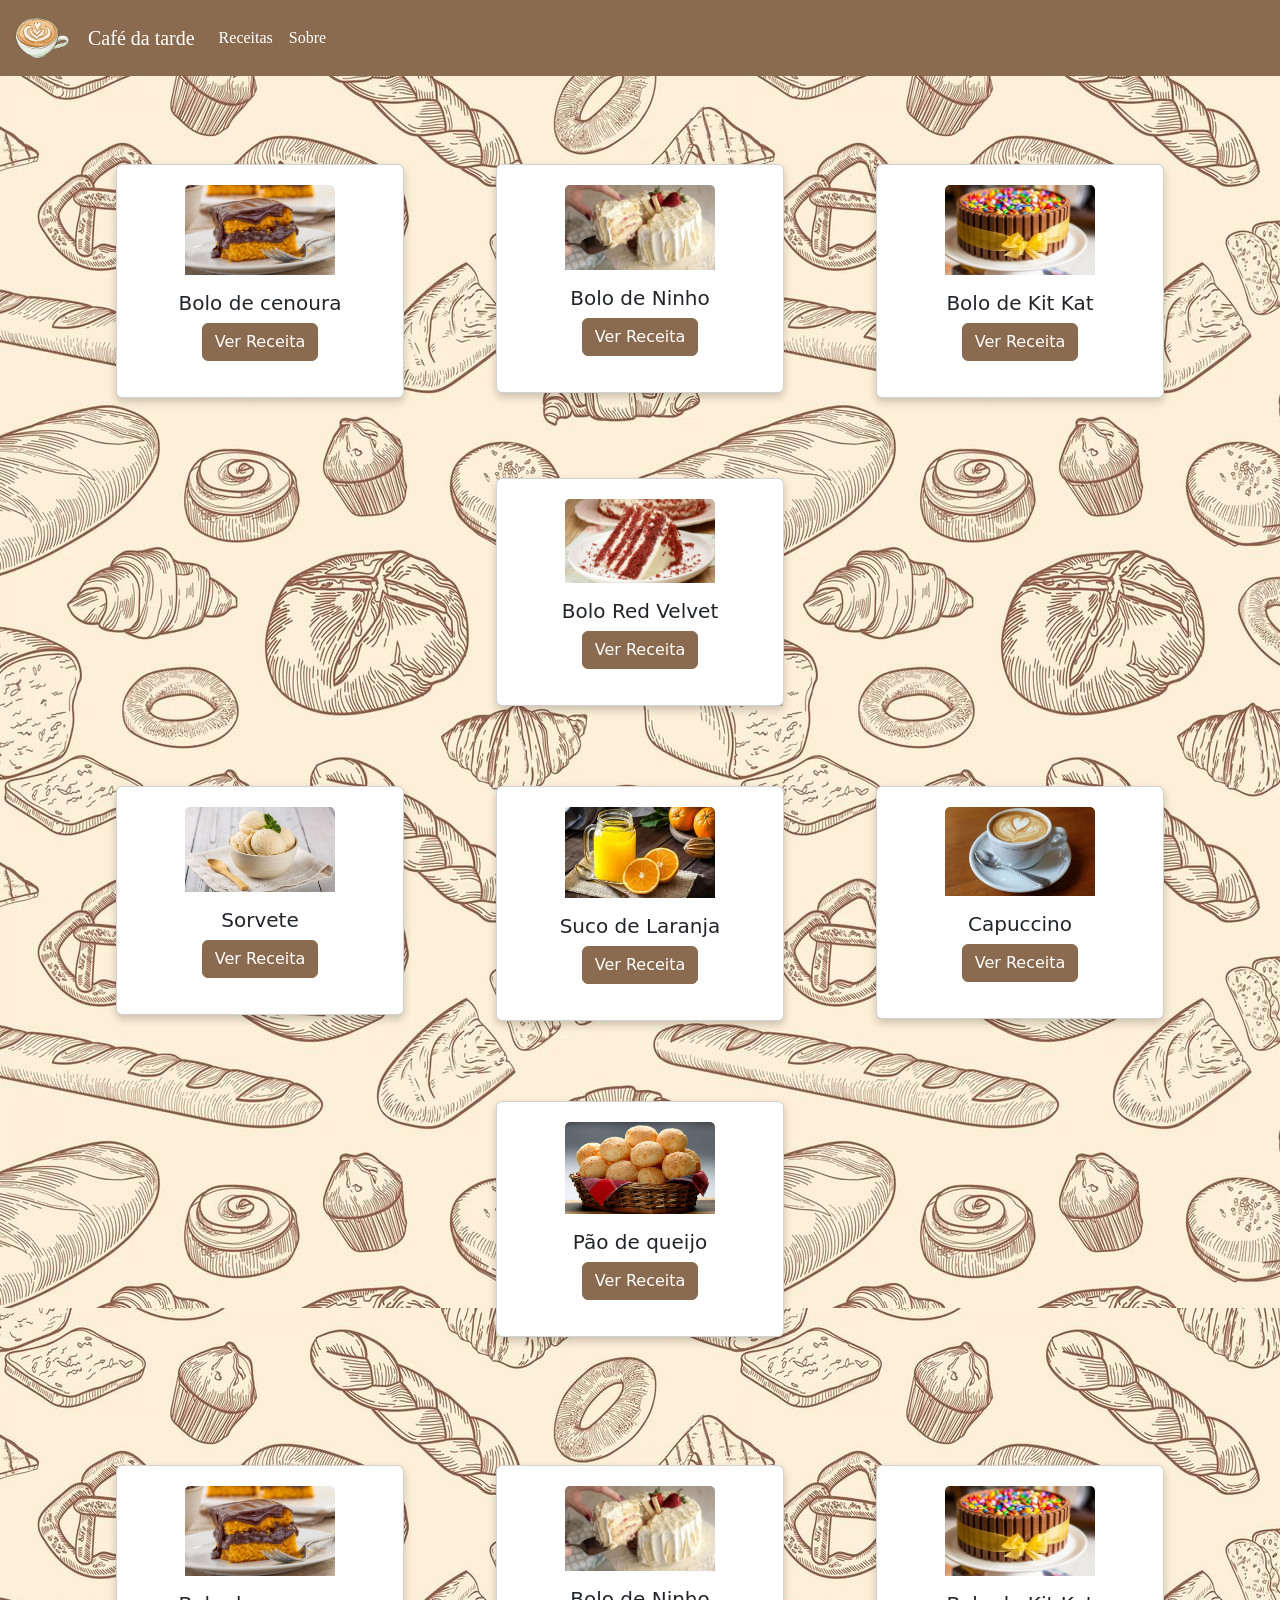
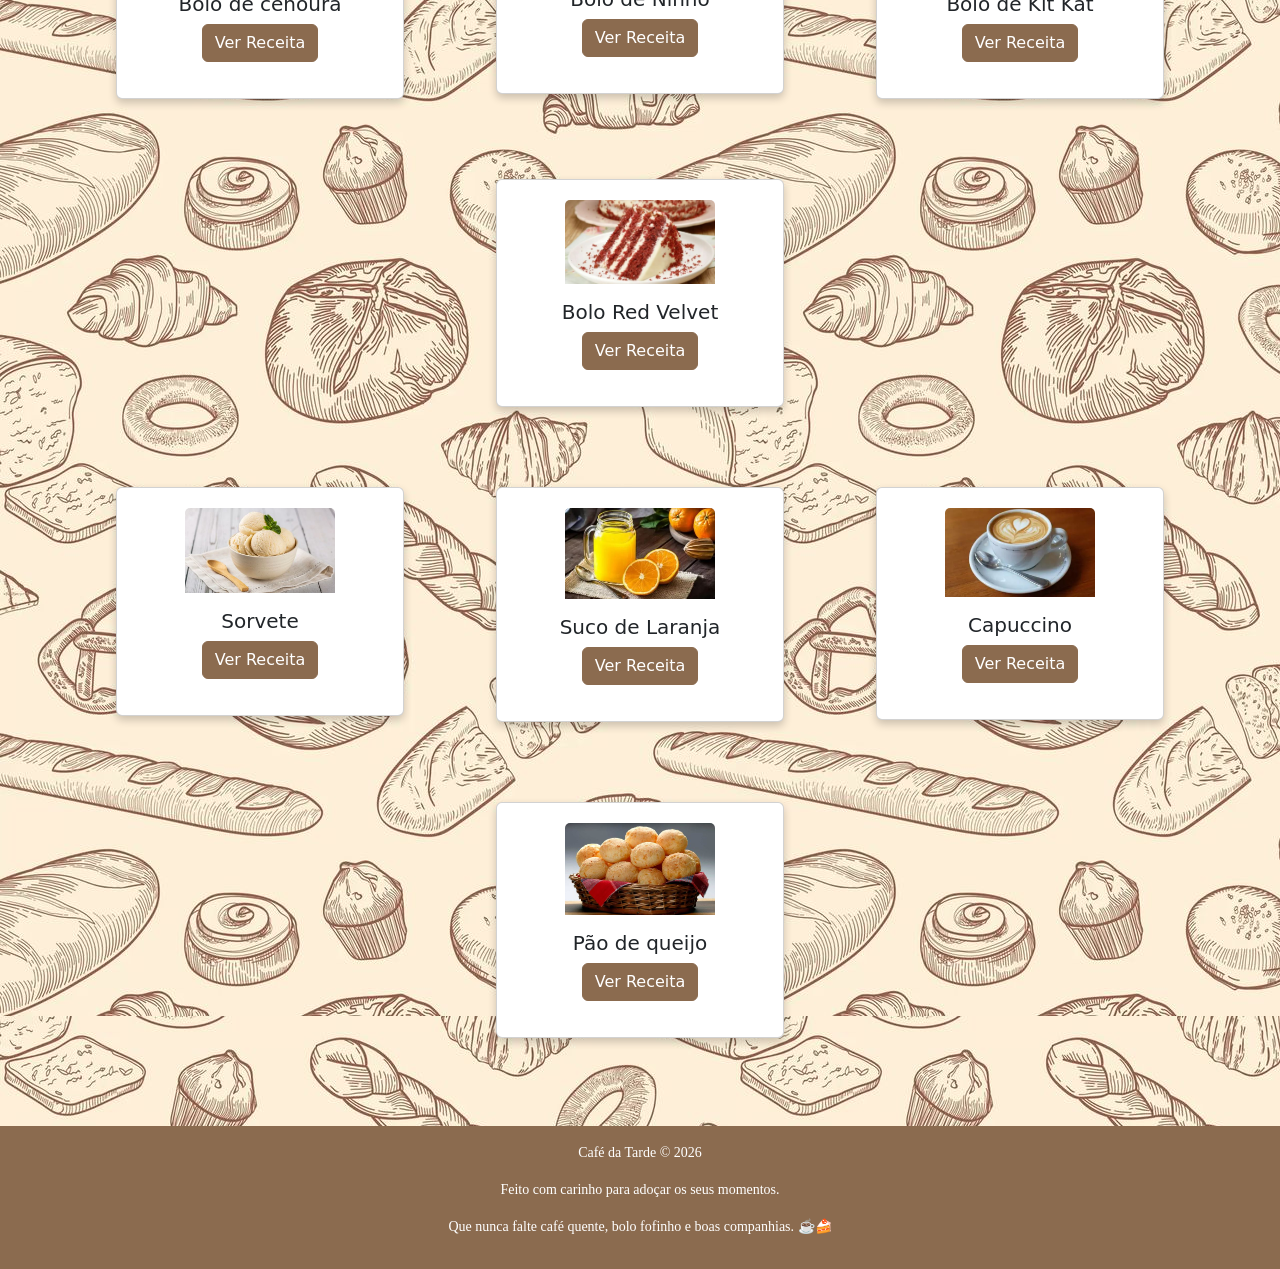
==== commit 4920ad7c: "nav" ====
--- a/receitas.html
+++ b/receitas.html
@@ -42,14 +42,7 @@
               <a class="nav-link" href="sobre.html">Sobre</a>
             </li>
           </ul>
-          <form class="d-flex" role="search">
-            <input
-              class="form-control me-2"
-              type="search"
-              placeholder="Search"
-              aria-label="Search"
-            />
-          </form>
+         
         </div>
       </div>
     </nav>
--- a/style.css
+++ b/style.css
@@ -2,6 +2,9 @@
   background-image: url("img/fundo.png");
 }
 
+.textinho{
+  max-width: 100%;
+}
 .receita {
   background-image: url(img/fundoreceita.jpg);
 }
@@ -36,6 +39,9 @@
 
   box-shadow: 0px 4px 8px rgba(0, 0, 0, 0.2);
 }
+.card img {
+  max-width: 150px;
+}
 
 .texto {
   max-width: 650px;
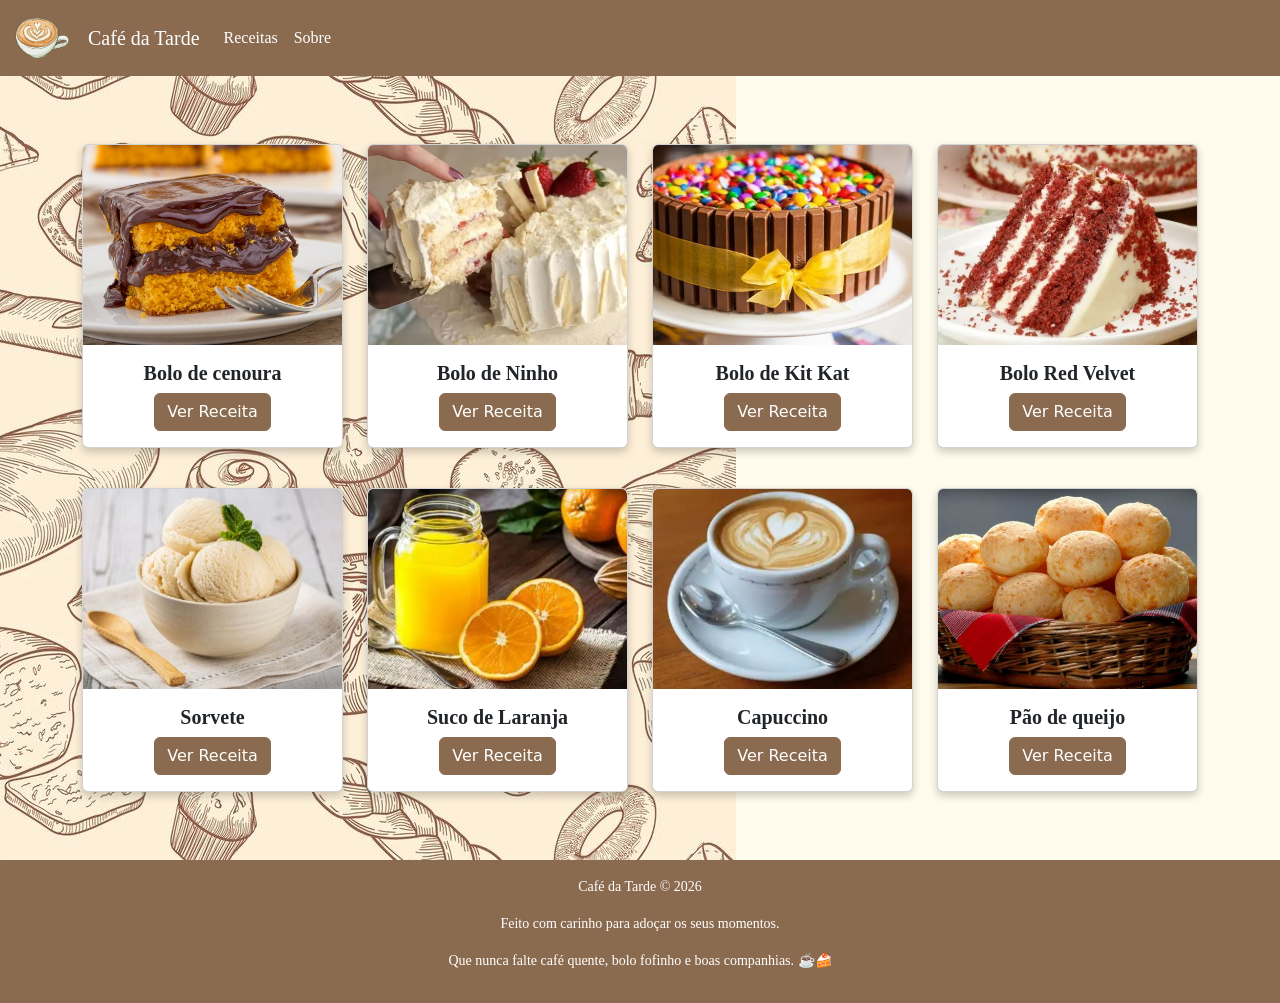
==== commit 83bf3fc7: "ajustes" ====
--- a/receitas.html
+++ b/receitas.html
@@ -1,25 +1,27 @@
 <!doctype html>
-<html lang="en">
+<html lang="pt-br">
   <head>
     <meta charset="utf-8" />
     <meta name="viewport" content="width=device-width, initial-scale=1" />
-    <title>Café da tarde</title>
+    <title>Receitas - Café da Tarde</title>
 
     <link rel="stylesheet" href="style.css" />
 
     <link
       href="https://cdn.jsdelivr.net/npm/bootstrap@5.3.8/dist/css/bootstrap.min.css"
       rel="stylesheet"
+      integrity="sha384-sRIl4kxILFvY47J16cr9ZwB07vP4J8+LH7qKQnuqkuIAvNWLzeN8tE5YBujZqJLB"
+      crossorigin="anonymous"
     />
   </head>
 
   <body class="receita">
-    <nav class="navbar navbar-expand-lg menu">
+    <nav class="navbar navbar-expand-lg navbar-dark menu">
       <div class="container-fluid">
-        <a class="navbar-brand" href="#">
-          <img src="img/baixados.png" width="60" height="50" />
+        <a class="navbar-brand" href="index.html">
+          <img src="img/baixados.png" alt="Logo Café da Tarde" width="60" height="50" />
         </a>
-        <a class="navbar-brand" href="index.html">Café da tarde</a>
+        <a class="navbar-brand" href="index.html">Café da Tarde</a>
         <button
           class="navbar-toggler"
           type="button"
@@ -42,307 +44,80 @@
               <a class="nav-link" href="sobre.html">Sobre</a>
             </li>
           </ul>
-         
         </div>
       </div>
     </nav>
 
     <div class="container text-center mt-5">
-      <div class="row">
+      <div class="row justify-content-center">
         <!-- bolo cenoura -->
-        <div class="col">
-          <div class="card" style="width: 18rem">
-            <img src="img/cenoura.jpg" class="card-img-top" />
+        <div class="col-12 col-sm-6 col-lg-3">
+          <div class="card">
+            <img src="img/cenoura.jpg" class="card-img-top" alt="Bolo de Cenoura" />
             <div class="card-body">
               <h5 class="card-title">Bolo de cenoura</h5>
               <button
                 type="button"
                 class="btn btn-primary"
                 data-bs-toggle="modal"
-                data-bs-target="#exampleModal"
-              >
-                Ver Receita
-              </button>
-
-              <!-- Modal -->
-              <div
-                class="modal fade"
-                id="exampleModal"
-                tabindex="-1"
-                aria-labelledby="exampleModalLabel"
-                aria-hidden="true"
-              >
-                <div
-                  class="modal-dialog modal-dialog-centered modal-dialog-scrollable"
-                >
-                  <div class="modal-content">
-                    <div class="modal-header">
-                      <h1 class="modal-title fs-5" id="exampleModalLabel">
-                        Receita
-                      </h1>
-                      <button
-                        type="button"
-                        class="btn-close"
-                        data-bs-dismiss="modal"
-                      ></button>
-                    </div>
-
-                    <div class="modal-body">
-                      <h6>Ingredientes</h6>
-
-                      <ul>
-                        <li>3 cenouras</li>
-                        <li>3 ovos</li>
-                        <li>1 xícara de óleo</li>
-                        <li>2 xícaras de açúcar</li>
-                        <li>2 xícaras de farinha</li>
-                      </ul>
-
-                      <h6>Modo de preparo</h6>
-
-                      <p>
-                        Bata no liquidificador a cenoura, ovos e óleo. Misture
-                        com os ingredientes secos e leve ao forno por
-                        aproximadamente 40 minutos.
-                      </p>
-                    </div>
-
-                    <div class="modal-footer">
-                      <button
-                        type="button"
-                        class="btn btn-secondary"
-                        data-bs-dismiss="modal"
-                      >
-                        Fechar
-                      </button>
-                    </div>
-                  </div>
-                </div>
-              </div>
-            </div>
-          </div>
-        </div>
-
-        <!-- bolo nivnho -->
-        <div class="col">
-          <div class="card" style="width: 18rem">
-            <img src="img/ninho.JPG" class="card-img-top" />
+                data-bs-target="#modalCenoura"
+              >
+                Ver Receita
+              </button>
+            </div>
+          </div>
+        </div>
+
+        <!-- bolo ninho -->
+        <div class="col-12 col-sm-6 col-lg-3">
+          <div class="card">
+            <img src="img/ninho.JPG" class="card-img-top" alt="Bolo de Ninho" />
             <div class="card-body">
               <h5 class="card-title">Bolo de Ninho</h5>
               <button
                 type="button"
                 class="btn btn-primary"
                 data-bs-toggle="modal"
-                data-bs-target="#exampleModal"
-              >
-                Ver Receita
-              </button>
-
-              <!-- Modal -->
-              <div
-                class="modal fade"
-                id="exampleModal"
-                tabindex="-1"
-                aria-labelledby="exampleModalLabel"
-                aria-hidden="true"
-              >
-                <div
-                  class="modal-dialog modal-dialog-centered modal-dialog-scrollable"
-                >
-                  <div class="modal-content">
-                    <div class="modal-header">
-                      <h1 class="modal-title fs-5" id="exampleModalLabel">
-                        Receita
-                      </h1>
-                      <button
-                        type="button"
-                        class="btn-close"
-                        data-bs-dismiss="modal"
-                      ></button>
-                    </div>
-
-                    <div class="modal-body">
-                      <h6>Ingredientes</h6>
-
-                      <ul>
-                        <li>3 cenouras</li>
-                        <li>3 ovos</li>
-                        <li>1 xícara de óleo</li>
-                        <li>2 xícaras de açúcar</li>
-                        <li>2 xícaras de farinha</li>
-                      </ul>
-
-                      <h6>Modo de preparo</h6>
-
-                      <p>
-                        Bata no liquidificador a cenoura, ovos e óleo. Misture
-                        com os ingredientes secos e leve ao forno por
-                        aproximadamente 40 minutos.
-                      </p>
-                    </div>
-
-                    <div class="modal-footer">
-                      <button
-                        type="button"
-                        class="btn btn-secondary"
-                        data-bs-dismiss="modal"
-                      >
-                        Fechar
-                      </button>
-                    </div>
-                  </div>
-                </div>
-              </div>
+                data-bs-target="#modalNinho"
+              >
+                Ver Receita
+              </button>
             </div>
           </div>
         </div>
 
         <!-- bolo kitkat -->
-
-        <div class="col">
-          <div class="card" style="width: 18rem">
-            <img src="img/kitkat.jpeg" class="card-img-top" />
+        <div class="col-12 col-sm-6 col-lg-3">
+          <div class="card">
+            <img src="img/kitkat.jpeg" class="card-img-top" alt="Bolo de Kit Kat" />
             <div class="card-body">
               <h5 class="card-title">Bolo de Kit Kat</h5>
               <button
                 type="button"
                 class="btn btn-primary"
                 data-bs-toggle="modal"
-                data-bs-target="#exampleModal"
-              >
-                Ver Receita
-              </button>
-
-              <!-- Modal -->
-              <div
-                class="modal fade"
-                id="exampleModal"
-                tabindex="-1"
-                aria-labelledby="exampleModalLabel"
-                aria-hidden="true"
-              >
-                <div
-                  class="modal-dialog modal-dialog-centered modal-dialog-scrollable"
-                >
-                  <div class="modal-content">
-                    <div class="modal-header">
-                      <h1 class="modal-title fs-5" id="exampleModalLabel">
-                        Receita
-                      </h1>
-                      <button
-                        type="button"
-                        class="btn-close"
-                        data-bs-dismiss="modal"
-                      ></button>
-                    </div>
-
-                    <div class="modal-body">
-                      <h6>Ingredientes</h6>
-
-                      <ul>
-                        <li>3 cenouras</li>
-                        <li>3 ovos</li>
-                        <li>1 xícara de óleo</li>
-                        <li>2 xícaras de açúcar</li>
-                        <li>2 xícaras de farinha</li>
-                      </ul>
-
-                      <h6>Modo de preparo</h6>
-
-                      <p>
-                        Bata no liquidificador a cenoura, ovos e óleo. Misture
-                        com os ingredientes secos e leve ao forno por
-                        aproximadamente 40 minutos.
-                      </p>
-                    </div>
-
-                    <div class="modal-footer">
-                      <button
-                        type="button"
-                        class="btn btn-secondary"
-                        data-bs-dismiss="modal"
-                      >
-                        Fechar
-                      </button>
-                    </div>
-                  </div>
-                </div>
-              </div>
+                data-bs-target="#modalKitkat"
+              >
+                Ver Receita
+              </button>
             </div>
           </div>
         </div>
 
         <!-- bolo redvelvet -->
-
-        <div class="col">
-          <div class="card" style="width: 18rem">
-            <img src="img/redvelvet.JPG" class="card-img-top" />
+        <div class="col-12 col-sm-6 col-lg-3">
+          <div class="card">
+            <img src="img/redvelvet.JPG" class="card-img-top" alt="Bolo Red Velvet" />
             <div class="card-body">
               <h5 class="card-title">Bolo Red Velvet</h5>
               <button
                 type="button"
                 class="btn btn-primary"
                 data-bs-toggle="modal"
-                data-bs-target="#exampleModal"
-              >
-                Ver Receita
-              </button>
-
-              <!-- Modal -->
-              <div
-                class="modal fade"
-                id="exampleModal"
-                tabindex="-1"
-                aria-labelledby="exampleModalLabel"
-                aria-hidden="true"
-              >
-                <div
-                  class="modal-dialog modal-dialog-centered modal-dialog-scrollable"
-                >
-                  <div class="modal-content">
-                    <div class="modal-header">
-                      <h1 class="modal-title fs-5" id="exampleModalLabel">
-                        Receita
-                      </h1>
-                      <button
-                        type="button"
-                        class="btn-close"
-                        data-bs-dismiss="modal"
-                      ></button>
-                    </div>
-
-                    <div class="modal-body">
-                      <h6>Ingredientes</h6>
-
-                      <ul>
-                        <li>3 cenouras</li>
-                        <li>3 ovos</li>
-                        <li>1 xícara de óleo</li>
-                        <li>2 xícaras de açúcar</li>
-                        <li>2 xícaras de farinha</li>
-                      </ul>
-
-                      <h6>Modo de preparo</h6>
-
-                      <p>
-                        Bata no liquidificador a cenoura, ovos e óleo. Misture
-                        com os ingredientes secos e leve ao forno por
-                        aproximadamente 40 minutos.
-                      </p>
-                    </div>
-
-                    <div class="modal-footer">
-                      <button
-                        type="button"
-                        class="btn btn-secondary"
-                        data-bs-dismiss="modal"
-                      >
-                        Fechar
-                      </button>
-                    </div>
-                  </div>
-                </div>
-              </div>
+                data-bs-target="#modalRedVelvet"
+              >
+                Ver Receita
+              </button>
             </div>
           </div>
         </div>
@@ -350,910 +125,306 @@
 
       <!-- parte 2 -->
 
-      <div class="row">
+      <div class="row justify-content-center">
         <!-- Sorvete -->
-
-        <div class="col">
-          <div class="card" style="width: 18rem">
-            <img src="img/sorvete.JPG" class="card-img-top" />
+        <div class="col-12 col-sm-6 col-lg-3">
+          <div class="card">
+            <img src="img/sorvete.JPG" class="card-img-top" alt="Sorvete caseiro" />
             <div class="card-body">
               <h5 class="card-title">Sorvete</h5>
               <button
                 type="button"
                 class="btn btn-primary"
                 data-bs-toggle="modal"
-                data-bs-target="#exampleModal"
-              >
-                Ver Receita
-              </button>
-
-              <!-- Modal -->
-              <div
-                class="modal fade"
-                id="exampleModal"
-                tabindex="-1"
-                aria-labelledby="exampleModalLabel"
-                aria-hidden="true"
-              >
-                <div
-                  class="modal-dialog modal-dialog-centered modal-dialog-scrollable"
-                >
-                  <div class="modal-content">
-                    <div class="modal-header">
-                      <h1 class="modal-title fs-5" id="exampleModalLabel">
-                        Receita
-                      </h1>
-                      <button
-                        type="button"
-                        class="btn-close"
-                        data-bs-dismiss="modal"
-                      ></button>
-                    </div>
-
-                    <div class="modal-body">
-                      <h6>Ingredientes</h6>
-
-                      <ul>
-                        <li>3 cenouras</li>
-                        <li>3 ovos</li>
-                        <li>1 xícara de óleo</li>
-                        <li>2 xícaras de açúcar</li>
-                        <li>2 xícaras de farinha</li>
-                      </ul>
-
-                      <h6>Modo de preparo</h6>
-
-                      <p>
-                        Bata no liquidificador a cenoura, ovos e óleo. Misture
-                        com os ingredientes secos e leve ao forno por
-                        aproximadamente 40 minutos.
-                      </p>
-                    </div>
-
-                    <div class="modal-footer">
-                      <button
-                        type="button"
-                        class="btn btn-secondary"
-                        data-bs-dismiss="modal"
-                      >
-                        Fechar
-                      </button>
-                    </div>
-                  </div>
-                </div>
-              </div>
+                data-bs-target="#modalSorvete"
+              >
+                Ver Receita
+              </button>
             </div>
           </div>
         </div>
 
         <!-- suco -->
-        <div class="col">
-          <div class="card" style="width: 18rem">
-            <img src="img/suco.JPG" class="card-img-top" />
+        <div class="col-12 col-sm-6 col-lg-3">
+          <div class="card">
+            <img src="img/suco.JPG" class="card-img-top" alt="Suco de Laranja" />
             <div class="card-body">
               <h5 class="card-title">Suco de Laranja</h5>
               <button
                 type="button"
                 class="btn btn-primary"
                 data-bs-toggle="modal"
-                data-bs-target="#exampleModal"
-              >
-                Ver Receita
-              </button>
-
-              <!-- Modal -->
-              <div
-                class="modal fade"
-                id="exampleModal"
-                tabindex="-1"
-                aria-labelledby="exampleModalLabel"
-                aria-hidden="true"
-              >
-                <div
-                  class="modal-dialog modal-dialog-centered modal-dialog-scrollable"
-                >
-                  <div class="modal-content">
-                    <div class="modal-header">
-                      <h1 class="modal-title fs-5" id="exampleModalLabel">
-                        Receita
-                      </h1>
-                      <button
-                        type="button"
-                        class="btn-close"
-                        data-bs-dismiss="modal"
-                      ></button>
-                    </div>
-
-                    <div class="modal-body">
-                      <h6>Ingredientes</h6>
-
-                      <ul>
-                        <li>3 cenouras</li>
-                        <li>3 ovos</li>
-                        <li>1 xícara de óleo</li>
-                        <li>2 xícaras de açúcar</li>
-                        <li>2 xícaras de farinha</li>
-                      </ul>
-
-                      <h6>Modo de preparo</h6>
-
-                      <p>
-                        Bata no liquidificador a cenoura, ovos e óleo. Misture
-                        com os ingredientes secos e leve ao forno por
-                        aproximadamente 40 minutos.
-                      </p>
-                    </div>
-
-                    <div class="modal-footer">
-                      <button
-                        type="button"
-                        class="btn btn-secondary"
-                        data-bs-dismiss="modal"
-                      >
-                        Fechar
-                      </button>
-                    </div>
-                  </div>
-                </div>
-              </div>
+                data-bs-target="#modalSuco"
+              >
+                Ver Receita
+              </button>
             </div>
           </div>
         </div>
 
         <!-- café -->
-
-        <div class="col">
-          <div class="card" style="width: 18rem">
-            <img src="img/capuccino.JPG" class="card-img-top" />
+        <div class="col-12 col-sm-6 col-lg-3">
+          <div class="card">
+            <img src="img/capuccino.JPG" class="card-img-top" alt="Capuccino" />
             <div class="card-body">
               <h5 class="card-title">Capuccino</h5>
               <button
                 type="button"
                 class="btn btn-primary"
                 data-bs-toggle="modal"
-                data-bs-target="#exampleModal"
-              >
-                Ver Receita
-              </button>
-
-              <!-- Modal -->
-              <div
-                class="modal fade"
-                id="exampleModal"
-                tabindex="-1"
-                aria-labelledby="exampleModalLabel"
-                aria-hidden="true"
-              >
-                <div
-                  class="modal-dialog modal-dialog-centered modal-dialog-scrollable"
-                >
-                  <div class="modal-content">
-                    <div class="modal-header">
-                      <h1 class="modal-title fs-5" id="exampleModalLabel">
-                        Receita
-                      </h1>
-                      <button
-                        type="button"
-                        class="btn-close"
-                        data-bs-dismiss="modal"
-                      ></button>
-                    </div>
-
-                    <div class="modal-body">
-                      <h6>Ingredientes</h6>
-
-                      <ul>
-                        <li>3 cenouras</li>
-                        <li>3 ovos</li>
-                        <li>1 xícara de óleo</li>
-                        <li>2 xícaras de açúcar</li>
-                        <li>2 xícaras de farinha</li>
-                      </ul>
-
-                      <h6>Modo de preparo</h6>
-
-                      <p>
-                        Bata no liquidificador a cenoura, ovos e óleo. Misture
-                        com os ingredientes secos e leve ao forno por
-                        aproximadamente 40 minutos.
-                      </p>
-                    </div>
-
-                    <div class="modal-footer">
-                      <button
-                        type="button"
-                        class="btn btn-secondary"
-                        data-bs-dismiss="modal"
-                      >
-                        Fechar
-                      </button>
-                    </div>
-                  </div>
-                </div>
-              </div>
-            </div>
-          </div>
-        </div>
-
-        <!-- paao de queijo -->
-
-        <div class="col">
-          <div class="card" style="width: 18rem">
-            <img src="img/paodequeijo.JPG" class="card-img-top" />
+                data-bs-target="#modalCapuccino"
+              >
+                Ver Receita
+              </button>
+            </div>
+          </div>
+        </div>
+
+        <!-- pão de queijo -->
+        <div class="col-12 col-sm-6 col-lg-3">
+          <div class="card">
+            <img src="img/paodequeijo.JPG" class="card-img-top" alt="Pão de queijo" />
             <div class="card-body">
               <h5 class="card-title">Pão de queijo</h5>
               <button
                 type="button"
                 class="btn btn-primary"
                 data-bs-toggle="modal"
-                data-bs-target="#exampleModal"
-              >
-                Ver Receita
-              </button>
-
-              <!-- Modal -->
-              <div
-                class="modal fade"
-                id="exampleModal"
-                tabindex="-1"
-                aria-labelledby="exampleModalLabel"
-                aria-hidden="true"
-              >
-                <div
-                  class="modal-dialog modal-dialog-centered modal-dialog-scrollable"
-                >
-                  <div class="modal-content">
-                    <div class="modal-header">
-                      <h1 class="modal-title fs-5" id="exampleModalLabel">
-                        Receita
-                      </h1>
-                      <button
-                        type="button"
-                        class="btn-close"
-                        data-bs-dismiss="modal"
-                      ></button>
-                    </div>
-
-                    <div class="modal-body">
-                      <h6>Ingredientes</h6>
-
-                      <ul>
-                        <li>3 cenouras</li>
-                        <li>3 ovos</li>
-                        <li>1 xícara de óleo</li>
-                        <li>2 xícaras de açúcar</li>
-                        <li>2 xícaras de farinha</li>
-                      </ul>
-
-                      <h6>Modo de preparo</h6>
-
-                      <p>
-                        Bata no liquidificador a cenoura, ovos e óleo. Misture
-                        com os ingredientes secos e leve ao forno por
-                        aproximadamente 40 minutos.
-                      </p>
-                    </div>
-
-                    <div class="modal-footer">
-                      <button
-                        type="button"
-                        class="btn btn-secondary"
-                        data-bs-dismiss="modal"
-                      >
-                        Fechar
-                      </button>
-                    </div>
-                  </div>
-                </div>
-              </div>
-            </div>
-          </div>
-        </div>
-      </div>
-    </div>
-
-    <!-- .... -->
-
-    <div class="container text-center mt-5">
-      <div class="row">
-        <!-- bolo cenoura -->
-        <div class="col">
-          <div class="card" style="width: 18rem">
-            <img src="img/cenoura.jpg" class="card-img-top" />
-            <div class="card-body">
-              <h5 class="card-title">Bolo de cenoura</h5>
-              <button
-                type="button"
-                class="btn btn-primary"
-                data-bs-toggle="modal"
-                data-bs-target="#exampleModal"
-              >
-                Ver Receita
-              </button>
-
-              <!-- Modal -->
-              <div
-                class="modal fade"
-                id="exampleModal"
-                tabindex="-1"
-                aria-labelledby="exampleModalLabel"
-                aria-hidden="true"
-              >
-                <div
-                  class="modal-dialog modal-dialog-centered modal-dialog-scrollable"
-                >
-                  <div class="modal-content">
-                    <div class="modal-header">
-                      <h1 class="modal-title fs-5" id="exampleModalLabel">
-                        Receita
-                      </h1>
-                      <button
-                        type="button"
-                        class="btn-close"
-                        data-bs-dismiss="modal"
-                      ></button>
-                    </div>
-
-                    <div class="modal-body">
-                      <h6>Ingredientes</h6>
-
-                      <ul>
-                        <li>3 cenouras</li>
-                        <li>3 ovos</li>
-                        <li>1 xícara de óleo</li>
-                        <li>2 xícaras de açúcar</li>
-                        <li>2 xícaras de farinha</li>
-                      </ul>
-
-                      <h6>Modo de preparo</h6>
-
-                      <p>
-                        Bata no liquidificador a cenoura, ovos e óleo. Misture
-                        com os ingredientes secos e leve ao forno por
-                        aproximadamente 40 minutos.
-                      </p>
-                    </div>
-
-                    <div class="modal-footer">
-                      <button
-                        type="button"
-                        class="btn btn-secondary"
-                        data-bs-dismiss="modal"
-                      >
-                        Fechar
-                      </button>
-                    </div>
-                  </div>
-                </div>
-              </div>
-            </div>
-          </div>
-        </div>
-
-        <!-- bolo nivnho -->
-        <div class="col">
-          <div class="card" style="width: 18rem">
-            <img src="img/ninho.JPG" class="card-img-top" />
-            <div class="card-body">
-              <h5 class="card-title">Bolo de Ninho</h5>
-              <button
-                type="button"
-                class="btn btn-primary"
-                data-bs-toggle="modal"
-                data-bs-target="#exampleModal"
-              >
-                Ver Receita
-              </button>
-
-              <!-- Modal -->
-              <div
-                class="modal fade"
-                id="exampleModal"
-                tabindex="-1"
-                aria-labelledby="exampleModalLabel"
-                aria-hidden="true"
-              >
-                <div
-                  class="modal-dialog modal-dialog-centered modal-dialog-scrollable"
-                >
-                  <div class="modal-content">
-                    <div class="modal-header">
-                      <h1 class="modal-title fs-5" id="exampleModalLabel">
-                        Receita
-                      </h1>
-                      <button
-                        type="button"
-                        class="btn-close"
-                        data-bs-dismiss="modal"
-                      ></button>
-                    </div>
-
-                    <div class="modal-body">
-                      <h6>Ingredientes</h6>
-
-                      <ul>
-                        <li>3 cenouras</li>
-                        <li>3 ovos</li>
-                        <li>1 xícara de óleo</li>
-                        <li>2 xícaras de açúcar</li>
-                        <li>2 xícaras de farinha</li>
-                      </ul>
-
-                      <h6>Modo de preparo</h6>
-
-                      <p>
-                        Bata no liquidificador a cenoura, ovos e óleo. Misture
-                        com os ingredientes secos e leve ao forno por
-                        aproximadamente 40 minutos.
-                      </p>
-                    </div>
-
-                    <div class="modal-footer">
-                      <button
-                        type="button"
-                        class="btn btn-secondary"
-                        data-bs-dismiss="modal"
-                      >
-                        Fechar
-                      </button>
-                    </div>
-                  </div>
-                </div>
-              </div>
-            </div>
-          </div>
-        </div>
-
-        <!-- bolo kitkat -->
-
-        <div class="col">
-          <div class="card" style="width: 18rem">
-            <img src="img/kitkat.jpeg" class="card-img-top" />
-            <div class="card-body">
-              <h5 class="card-title">Bolo de Kit Kat</h5>
-              <button
-                type="button"
-                class="btn btn-primary"
-                data-bs-toggle="modal"
-                data-bs-target="#exampleModal"
-              >
-                Ver Receita
-              </button>
-
-              <!-- Modal -->
-              <div
-                class="modal fade"
-                id="exampleModal"
-                tabindex="-1"
-                aria-labelledby="exampleModalLabel"
-                aria-hidden="true"
-              >
-                <div
-                  class="modal-dialog modal-dialog-centered modal-dialog-scrollable"
-                >
-                  <div class="modal-content">
-                    <div class="modal-header">
-                      <h1 class="modal-title fs-5" id="exampleModalLabel">
-                        Receita
-                      </h1>
-                      <button
-                        type="button"
-                        class="btn-close"
-                        data-bs-dismiss="modal"
-                      ></button>
-                    </div>
-
-                    <div class="modal-body">
-                      <h6>Ingredientes</h6>
-
-                      <ul>
-                        <li>3 cenouras</li>
-                        <li>3 ovos</li>
-                        <li>1 xícara de óleo</li>
-                        <li>2 xícaras de açúcar</li>
-                        <li>2 xícaras de farinha</li>
-                      </ul>
-
-                      <h6>Modo de preparo</h6>
-
-                      <p>
-                        Bata no liquidificador a cenoura, ovos e óleo. Misture
-                        com os ingredientes secos e leve ao forno por
-                        aproximadamente 40 minutos.
-                      </p>
-                    </div>
-
-                    <div class="modal-footer">
-                      <button
-                        type="button"
-                        class="btn btn-secondary"
-                        data-bs-dismiss="modal"
-                      >
-                        Fechar
-                      </button>
-                    </div>
-                  </div>
-                </div>
-              </div>
-            </div>
-          </div>
-        </div>
-
-        <!-- bolo redvelvet -->
-
-        <div class="col">
-          <div class="card" style="width: 18rem">
-            <img src="img/redvelvet.JPG" class="card-img-top" />
-            <div class="card-body">
-              <h5 class="card-title">Bolo Red Velvet</h5>
-              <button
-                type="button"
-                class="btn btn-primary"
-                data-bs-toggle="modal"
-                data-bs-target="#exampleModal"
-              >
-                Ver Receita
-              </button>
-
-              <!-- Modal -->
-              <div
-                class="modal fade"
-                id="exampleModal"
-                tabindex="-1"
-                aria-labelledby="exampleModalLabel"
-                aria-hidden="true"
-              >
-                <div
-                  class="modal-dialog modal-dialog-centered modal-dialog-scrollable"
-                >
-                  <div class="modal-content">
-                    <div class="modal-header">
-                      <h1 class="modal-title fs-5" id="exampleModalLabel">
-                        Receita
-                      </h1>
-                      <button
-                        type="button"
-                        class="btn-close"
-                        data-bs-dismiss="modal"
-                      ></button>
-                    </div>
-
-                    <div class="modal-body">
-                      <h6>Ingredientes</h6>
-
-                      <ul>
-                        <li>3 cenouras</li>
-                        <li>3 ovos</li>
-                        <li>1 xícara de óleo</li>
-                        <li>2 xícaras de açúcar</li>
-                        <li>2 xícaras de farinha</li>
-                      </ul>
-
-                      <h6>Modo de preparo</h6>
-
-                      <p>
-                        Bata no liquidificador a cenoura, ovos e óleo. Misture
-                        com os ingredientes secos e leve ao forno por
-                        aproximadamente 40 minutos.
-                      </p>
-                    </div>
-
-                    <div class="modal-footer">
-                      <button
-                        type="button"
-                        class="btn btn-secondary"
-                        data-bs-dismiss="modal"
-                      >
-                        Fechar
-                      </button>
-                    </div>
-                  </div>
-                </div>
-              </div>
-            </div>
-          </div>
-        </div>
-      </div>
-
-      <!-- parte 2 -->
-
-      <div class="row">
-        <!-- Sorvete -->
-
-        <div class="col">
-          <div class="card" style="width: 18rem">
-            <img src="img/sorvete.JPG" class="card-img-top" />
-            <div class="card-body">
-              <h5 class="card-title">Sorvete</h5>
-              <button
-                type="button"
-                class="btn btn-primary"
-                data-bs-toggle="modal"
-                data-bs-target="#exampleModal"
-              >
-                Ver Receita
-              </button>
-
-              <!-- Modal -->
-              <div
-                class="modal fade"
-                id="exampleModal"
-                tabindex="-1"
-                aria-labelledby="exampleModalLabel"
-                aria-hidden="true"
-              >
-                <div
-                  class="modal-dialog modal-dialog-centered modal-dialog-scrollable"
-                >
-                  <div class="modal-content">
-                    <div class="modal-header">
-                      <h1 class="modal-title fs-5" id="exampleModalLabel">
-                        Receita
-                      </h1>
-                      <button
-                        type="button"
-                        class="btn-close"
-                        data-bs-dismiss="modal"
-                      ></button>
-                    </div>
-
-                    <div class="modal-body">
-                      <h6>Ingredientes</h6>
-
-                      <ul>
-                        <li>3 cenouras</li>
-                        <li>3 ovos</li>
-                        <li>1 xícara de óleo</li>
-                        <li>2 xícaras de açúcar</li>
-                        <li>2 xícaras de farinha</li>
-                      </ul>
-
-                      <h6>Modo de preparo</h6>
-
-                      <p>
-                        Bata no liquidificador a cenoura, ovos e óleo. Misture
-                        com os ingredientes secos e leve ao forno por
-                        aproximadamente 40 minutos.
-                      </p>
-                    </div>
-
-                    <div class="modal-footer">
-                      <button
-                        type="button"
-                        class="btn btn-secondary"
-                        data-bs-dismiss="modal"
-                      >
-                        Fechar
-                      </button>
-                    </div>
-                  </div>
-                </div>
-              </div>
-            </div>
-          </div>
-        </div>
-
-        <!-- suco -->
-        <div class="col">
-          <div class="card" style="width: 18rem">
-            <img src="img/suco.JPG" class="card-img-top" />
-            <div class="card-body">
-              <h5 class="card-title">Suco de Laranja</h5>
-              <button
-                type="button"
-                class="btn btn-primary"
-                data-bs-toggle="modal"
-                data-bs-target="#exampleModal"
-              >
-                Ver Receita
-              </button>
-
-              <!-- Modal -->
-              <div
-                class="modal fade"
-                id="exampleModal"
-                tabindex="-1"
-                aria-labelledby="exampleModalLabel"
-                aria-hidden="true"
-              >
-                <div
-                  class="modal-dialog modal-dialog-centered modal-dialog-scrollable"
-                >
-                  <div class="modal-content">
-                    <div class="modal-header">
-                      <h1 class="modal-title fs-5" id="exampleModalLabel">
-                        Receita
-                      </h1>
-                      <button
-                        type="button"
-                        class="btn-close"
-                        data-bs-dismiss="modal"
-                      ></button>
-                    </div>
-
-                    <div class="modal-body">
-                      <h6>Ingredientes</h6>
-
-                      <ul>
-                        <li>3 cenouras</li>
-                        <li>3 ovos</li>
-                        <li>1 xícara de óleo</li>
-                        <li>2 xícaras de açúcar</li>
-                        <li>2 xícaras de farinha</li>
-                      </ul>
-
-                      <h6>Modo de preparo</h6>
-
-                      <p>
-                        Bata no liquidificador a cenoura, ovos e óleo. Misture
-                        com os ingredientes secos e leve ao forno por
-                        aproximadamente 40 minutos.
-                      </p>
-                    </div>
-
-                    <div class="modal-footer">
-                      <button
-                        type="button"
-                        class="btn btn-secondary"
-                        data-bs-dismiss="modal"
-                      >
-                        Fechar
-                      </button>
-                    </div>
-                  </div>
-                </div>
-              </div>
-            </div>
-          </div>
-        </div>
-
-        <!-- café -->
-
-        <div class="col">
-          <div class="card" style="width: 18rem">
-            <img src="img/capuccino.JPG" class="card-img-top" />
-            <div class="card-body">
-              <h5 class="card-title">Capuccino</h5>
-              <button
-                type="button"
-                class="btn btn-primary"
-                data-bs-toggle="modal"
-                data-bs-target="#exampleModal"
-              >
-                Ver Receita
-              </button>
-
-              <!-- Modal -->
-              <div
-                class="modal fade"
-                id="exampleModal"
-                tabindex="-1"
-                aria-labelledby="exampleModalLabel"
-                aria-hidden="true"
-              >
-                <div
-                  class="modal-dialog modal-dialog-centered modal-dialog-scrollable"
-                >
-                  <div class="modal-content">
-                    <div class="modal-header">
-                      <h1 class="modal-title fs-5" id="exampleModalLabel">
-                        Receita
-                      </h1>
-                      <button
-                        type="button"
-                        class="btn-close"
-                        data-bs-dismiss="modal"
-                      ></button>
-                    </div>
-
-                    <div class="modal-body">
-                      <h6>Ingredientes</h6>
-
-                      <ul>
-                        <li>3 cenouras</li>
-                        <li>3 ovos</li>
-                        <li>1 xícara de óleo</li>
-                        <li>2 xícaras de açúcar</li>
-                        <li>2 xícaras de farinha</li>
-                      </ul>
-
-                      <h6>Modo de preparo</h6>
-
-                      <p>
-                        Bata no liquidificador a cenoura, ovos e óleo. Misture
-                        com os ingredientes secos e leve ao forno por
-                        aproximadamente 40 minutos.
-                      </p>
-                    </div>
-
-                    <div class="modal-footer">
-                      <button
-                        type="button"
-                        class="btn btn-secondary"
-                        data-bs-dismiss="modal"
-                      >
-                        Fechar
-                      </button>
-                    </div>
-                  </div>
-                </div>
-              </div>
-            </div>
-          </div>
-        </div>
-
-        <!-- paao de queijo -->
-
-        <div class="col">
-          <div class="card" style="width: 18rem">
-            <img src="img/paodequeijo.JPG" class="card-img-top" />
-            <div class="card-body">
-              <h5 class="card-title">Pão de queijo</h5>
-              <button
-                type="button"
-                class="btn btn-primary"
-                data-bs-toggle="modal"
-                data-bs-target="#exampleModal"
-              >
-                Ver Receita
-              </button>
-
-              <!-- Modal -->
-              <div
-                class="modal fade"
-                id="exampleModal"
-                tabindex="-1"
-                aria-labelledby="exampleModalLabel"
-                aria-hidden="true"
-              >
-                <div
-                  class="modal-dialog modal-dialog-centered modal-dialog-scrollable"
-                >
-                  <div class="modal-content">
-                    <div class="modal-header">
-                      <h1 class="modal-title fs-5" id="exampleModalLabel">
-                        Receita
-                      </h1>
-                      <button
-                        type="button"
-                        class="btn-close"
-                        data-bs-dismiss="modal"
-                      ></button>
-                    </div>
-
-                    <div class="modal-body">
-                      <h6>Ingredientes</h6>
-
-                      <ul>
-                        <li>3 cenouras</li>
-                        <li>3 ovos</li>
-                        <li>1 xícara de óleo</li>
-                        <li>2 xícaras de açúcar</li>
-                        <li>2 xícaras de farinha</li>
-                      </ul>
-
-                      <h6>Modo de preparo</h6>
-
-                      <p>
-                        Bata no liquidificador a cenoura, ovos e óleo. Misture
-                        com os ingredientes secos e leve ao forno por
-                        aproximadamente 40 minutos.
-                      </p>
-                    </div>
-
-                    <div class="modal-footer">
-                      <button
-                        type="button"
-                        class="btn btn-secondary"
-                        data-bs-dismiss="modal"
-                      >
-                        Fechar
-                      </button>
-                    </div>
-                  </div>
-                </div>
-              </div>
-            </div>
+                data-bs-target="#modalPaoQueijo"
+              >
+                Ver Receita
+              </button>
+            </div>
+          </div>
+        </div>
+      </div>
+    </div>
+
+    <!-- MODAIS -->
+
+    <!-- Modal Bolo de Cenoura -->
+    <div class="modal fade" id="modalCenoura" tabindex="-1" aria-labelledby="modalCenouraLabel" aria-hidden="true">
+      <div class="modal-dialog modal-dialog-centered modal-dialog-scrollable">
+        <div class="modal-content">
+          <div class="modal-header">
+            <h1 class="modal-title fs-5" id="modalCenouraLabel">Bolo de Cenoura</h1>
+            <button type="button" class="btn-close" data-bs-dismiss="modal"></button>
+          </div>
+          <div class="modal-body">
+            <h6>Ingredientes</h6>
+            <ul>
+              <li>3 cenouras médias</li>
+              <li>3 ovos</li>
+              <li>1 xícara de óleo</li>
+              <li>2 xícaras de açúcar</li>
+              <li>2 xícaras de farinha de trigo</li>
+              <li>1 colher de sopa de fermento em pó</li>
+            </ul>
+            <h6>Modo de preparo</h6>
+            <p>Bata no liquidificador a cenoura, ovos e óleo. Misture com os ingredientes secos e leve ao forno por aproximadamente 40 minutos.</p>
+          </div>
+          <div class="modal-footer">
+            <button type="button" class="btn btn-secondary" data-bs-dismiss="modal">Fechar</button>
+          </div>
+        </div>
+      </div>
+    </div>
+
+    <!-- Modal Bolo de Ninho -->
+    <div class="modal fade" id="modalNinho" tabindex="-1" aria-labelledby="modalNinhoLabel" aria-hidden="true">
+      <div class="modal-dialog modal-dialog-centered modal-dialog-scrollable">
+        <div class="modal-content">
+          <div class="modal-header">
+            <h1 class="modal-title fs-5" id="modalNinhoLabel">Bolo de Ninho</h1>
+            <button type="button" class="btn-close" data-bs-dismiss="modal"></button>
+          </div>
+          <div class="modal-body">
+            <h6>Ingredientes</h6>
+            <ul>
+              <li>3 ovos</li>
+              <li>1 xícara de açúcar</li>
+              <li>1/2 xícara de óleo</li>
+              <li>1 xícara de leite</li>
+              <li>1 xícara de leite em pó (Leite Ninho)</li>
+              <li>2 xícaras de farinha de trigo</li>
+              <li>1 colher de sopa de fermento em pó</li>
+            </ul>
+            <h6>Modo de preparo</h6>
+            <p>Bata no liquidificador os ovos, açúcar, óleo, leite e o leite em pó. Misture com a farinha de trigo e por último o fermento. Coloque em forma untada e leve ao forno por aproximadamente 40 minutos.</p>
+          </div>
+          <div class="modal-footer">
+            <button type="button" class="btn btn-secondary" data-bs-dismiss="modal">Fechar</button>
+          </div>
+        </div>
+      </div>
+    </div>
+
+    <!-- Modal Bolo de Kit Kat -->
+    <div class="modal fade" id="modalKitkat" tabindex="-1" aria-labelledby="modalKitkatLabel" aria-hidden="true">
+      <div class="modal-dialog modal-dialog-centered modal-dialog-scrollable">
+        <div class="modal-content">
+          <div class="modal-header">
+            <h1 class="modal-title fs-5" id="modalKitkatLabel">Bolo de Kit Kat</h1>
+            <button type="button" class="btn-close" data-bs-dismiss="modal"></button>
+          </div>
+          <div class="modal-body">
+            <h6>Ingredientes</h6>
+            <ul>
+              <li>2 xícaras de farinha de trigo</li>
+              <li>1 e 1/2 xícara de açúcar</li>
+              <li>1/2 xícara de cacau em pó</li>
+              <li>3 ovos</li>
+              <li>1 xícara de leite</li>
+              <li>1/2 xícara de óleo</li>
+              <li>1 colher de sopa de fermento em pó</li>
+              <li>200g de chocolate Kit Kat para cobertura</li>
+            </ul>
+            <h6>Modo de preparo</h6>
+            <p>Misture os ingredientes secos. Bata os ovos com o leite e o óleo, adicione aos poucos misturando. Por último adicione o fermento. Asse em forno pré-aquecido a 180°C por aproximadamente 40 minutos. Decore com Kit Kat.</p>
+          </div>
+          <div class="modal-footer">
+            <button type="button" class="btn btn-secondary" data-bs-dismiss="modal">Fechar</button>
+          </div>
+        </div>
+      </div>
+    </div>
+
+    <!-- Modal Bolo Red Velvet -->
+    <div class="modal fade" id="modalRedVelvet" tabindex="-1" aria-labelledby="modalRedVelvetLabel" aria-hidden="true">
+      <div class="modal-dialog modal-dialog-centered modal-dialog-scrollable">
+        <div class="modal-content">
+          <div class="modal-header">
+            <h1 class="modal-title fs-5" id="modalRedVelvetLabel">Bolo Red Velvet</h1>
+            <button type="button" class="btn-close" data-bs-dismiss="modal"></button>
+          </div>
+          <div class="modal-body">
+            <h6>Ingredientes</h6>
+            <ul>
+              <li>2 e 1/2 xícaras de farinha de trigo</li>
+              <li>1 e 1/2 xícara de açúcar</li>
+              <li>1 colher de sopa de cacau em pó</li>
+              <li>1 colher de chá de sal</li>
+              <li>2 ovos</li>
+              <li>1 e 1/2 xícara de buttermilk</li>
+              <li>1 e 1/2 xícara de óleo vegetal</li>
+              <li>2 colheres de sopa de corante vermelho</li>
+              <li>1 colher de chá de essência de baunilha</li>
+              <li>1 colher de sopa de vinagre branco</li>
+              <li>1 colher de chá de fermento em pó</li>
+            </ul>
+            <h6>Modo de preparo</h6>
+            <p>Misture os ingredientes secos. Em outra tigela, bata os ovos com o buttermilk, óleo, corante e baunilha. Combine as duas misturas. Adicione o vinagre com fermento por último. Asse a 180°C por aproximadamente 35-40 minutos.</p>
+          </div>
+          <div class="modal-footer">
+            <button type="button" class="btn btn-secondary" data-bs-dismiss="modal">Fechar</button>
+          </div>
+        </div>
+      </div>
+    </div>
+
+    <!-- Modal Sorvete -->
+    <div class="modal fade" id="modalSorvete" tabindex="-1" aria-labelledby="modalSorveteLabel" aria-hidden="true">
+      <div class="modal-dialog modal-dialog-centered modal-dialog-scrollable">
+        <div class="modal-content">
+          <div class="modal-header">
+            <h1 class="modal-title fs-5" id="modalSorveteLabel">Sorvete Caseiro</h1>
+            <button type="button" class="btn-close" data-bs-dismiss="modal"></button>
+          </div>
+          <div class="modal-body">
+            <h6>Ingredientes</h6>
+            <ul>
+              <li>1 lata de leite condensado</li>
+              <li>1 lata de creme de leite</li>
+              <li>300ml de leite</li>
+              <li>3 gemas</li>
+              <li>1 colher de essência de baunilha</li>
+              <li>1 xícara de açúcar</li>
+            </ul>
+            <h6>Modo de preparo</h6>
+            <p>Bata as gemas com o açúcar. Leve ao fogo baixo até dissolver o açúcar. Adicione o leite, o leite condensado e a baunilha. Deixe esfriar e bata na sorveteira ou leve ao freezer por 4 horas, mexendo a cada hora.</p>
+          </div>
+          <div class="modal-footer">
+            <button type="button" class="btn btn-secondary" data-bs-dismiss="modal">Fechar</button>
+          </div>
+        </div>
+      </div>
+    </div>
+
+    <!-- Modal Suco de Laranja -->
+    <div class="modal fade" id="modalSuco" tabindex="-1" aria-labelledby="modalSucoLabel" aria-hidden="true">
+      <div class="modal-dialog modal-dialog-centered modal-dialog-scrollable">
+        <div class="modal-content">
+          <div class="modal-header">
+            <h1 class="modal-title fs-5" id="modalSucoLabel">Suco de Laranja</h1>
+            <button type="button" class="btn-close" data-bs-dismiss="modal"></button>
+          </div>
+          <div class="modal-body">
+            <h6>Ingredientes</h6>
+            <ul>
+              <li>6 laranjas</li>
+              <li>1 litro de água</li>
+              <li>Açúcar a gosto</li>
+              <li>Gelo a gosto</li>
+            </ul>
+            <h6>Modo de preparo</h6>
+            <p>Esprema as laranjas e coe o suco. Misture com a água e o açúcar. Sirva com gelo.</p>
+          </div>
+          <div class="modal-footer">
+            <button type="button" class="btn btn-secondary" data-bs-dismiss="modal">Fechar</button>
+          </div>
+        </div>
+      </div>
+    </div>
+
+    <!-- Modal Capuccino -->
+    <div class="modal fade" id="modalCapuccino" tabindex="-1" aria-labelledby="modalCapuccinoLabel" aria-hidden="true">
+      <div class="modal-dialog modal-dialog-centered modal-dialog-scrollable">
+        <div class="modal-content">
+          <div class="modal-header">
+            <h1 class="modal-title fs-5" id="modalCapuccinoLabel">Capuccino Caseiro</h1>
+            <button type="button" class="btn-close" data-bs-dismiss="modal"></button>
+          </div>
+          <div class="modal-body">
+            <h6>Ingredientes</h6>
+            <ul>
+              <li>1 xícara de café forte</li>
+              <li>1/2 xícara de leite</li>
+              <li>2 colheres de açúcar</li>
+              <li>Canela em pó a gosto</li>
+              <li>Chocolate em pó para finalizar</li>
+            </ul>
+            <h6>Modo de preparo</h6>
+            <p>Prepare o café e adicione o açúcar. Aqueça o leite e bata até formar espuma. Misture o café com o leite e finalize com canela e chocolate em pó.</p>
+          </div>
+          <div class="modal-footer">
+            <button type="button" class="btn btn-secondary" data-bs-dismiss="modal">Fechar</button>
+          </div>
+        </div>
+      </div>
+    </div>
+
+    <!-- Modal Pão de Queijo -->
+    <div class="modal fade" id="modalPaoQueijo" tabindex="-1" aria-labelledby="modalPaoQueijoLabel" aria-hidden="true">
+      <div class="modal-dialog modal-dialog-centered modal-dialog-scrollable">
+        <div class="modal-content">
+          <div class="modal-header">
+            <h1 class="modal-title fs-5" id="modalPaoQueijoLabel">Pão de Queijo</h1>
+            <button type="button" class="btn-close" data-bs-dismiss="modal"></button>
+          </div>
+          <div class="modal-body">
+            <h6>Ingredientes</h6>
+            <ul>
+              <li>500g de polvilho azedo</li>
+              <li>200g de queijo minas ralado</li>
+              <li>1 xícara de óleo</li>
+              <li>2 ovos</li>
+              <li>Sal a gosto</li>
+            </ul>
+            <h6>Modo de preparo</h6>
+            <p>Misture o polvilho com o sal e o queijo. Adicione o óleo fervente e misture bem. Acrescente os ovos e sove até formar uma massa lisa. Faça bolinhas e asse a 180°C por aproximadamente 25 minutos.</p>
+          </div>
+          <div class="modal-footer">
+            <button type="button" class="btn btn-secondary" data-bs-dismiss="modal">Fechar</button>
           </div>
         </div>
       </div>
@@ -1268,3 +439,4 @@
     <script src="https://cdn.jsdelivr.net/npm/bootstrap@5.3.8/dist/js/bootstrap.bundle.min.js"></script>
   </body>
 </html>
+
--- a/style.css
+++ b/style.css
@@ -1,17 +1,31 @@
-body {
-  background-image: url("img/fundo.png");
+.mt-4 {
+  margin-top: 0 !important;
+  align-items: center;
 }
 
-.textinho{
+/* Fundo e Background */
+.fundo {
+  background-image: url("img/fundo.png");
+  background-repeat: no-repeat;
+  background-color: #fffced;
+}
+
+.textinho {
   max-width: 100%;
 }
+
 .receita {
-  background-image: url(img/fundoreceita.jpg);
+  background-image: url("img/fundoreceita.jpg");
+  background-repeat: no-repeat;
+  background-color: #fffced;
+  min-height: 100vh;
 }
 
+/* Menu de Navegação */
 .menu {
   background-color: #8b6b4f;
   font-family: Georgia, serif;
+  height: 100%;
 }
 
 .menu .nav-link {
@@ -21,55 +35,122 @@
 .menu .navbar-brand {
   color: white;
 }
+
 .menu .nav-link:hover {
   color: #f5e6d3;
 }
 
+/* Cards */
 .card {
   background-color: #d9ccb3;
-  width: 900px;
-  margin: 40px auto;
+  width: 100%;
+  max-width: 18rem;
+  margin: 20px auto;
+  border-radius: 10px;
+  box-shadow: 0px 4px 8px rgba(0, 0, 0, 0.2);
+  overflow: hidden;
+}
 
-  display: flex;
-  justify-content: space-between;
-  align-items: center;
+.card img {
+  width: 100%;
+  height: 200px;
+  object-fit: cover;
+}
 
+.card-body {
+  padding: 15px;
+}
+
+.card-title {
+  color: #5a4a3a;
+  font-family: Georgia, serif;
+  margin-bottom: 15px;
+  font-weight: bold;
+}
+
+/* Card de Introdução */
+.card-introducao {
+  background-color: #d9ccb3;
+  width: 45%;
+  margin: auto;
   padding: 20px 30px;
   border-radius: 10px;
-
   box-shadow: 0px 4px 8px rgba(0, 0, 0, 0.2);
 }
-.card img {
-  max-width: 150px;
+
+.card-introducao img {
+  max-width: 100%;
+  height: auto;
 }
 
-.texto {
-  max-width: 650px;
+/* Botões */
+.btn-primary {
+  background-color: #8b6b4f !important;
+  border-color: #8b6b4f !important;
+  color: white;
 }
 
-.texto h2 {
-  margin-bottom: 10px;
+.btn-primary:hover {
+  background-color: #6b5340 !important;
+  border-color: #6b5340 !important;
 }
 
-.texto p {
-  line-height: 1.5;
+.btn-secondary {
+  background-color: #6b5340 !important;
+  border-color: #6b5340 !important;
 }
 
-.imagem img {
-  width: 120px;
-}
-
-button {
-  background-color: #8b6b4f !important;
-  border-color: #8b6b4f !important;
-}
-
+/* Footer */
 footer {
   background-color: #8b6b4f;
   color: white;
   text-align: center;
-
-  padding: 15px;
+  padding: 20px;
   font-family: Georgia, serif;
   font-size: 14px;
+  margin-top: auto;
 }
+
+/* Responsividade */
+@media (max-width: 768px) {
+  .card {
+    max-width: 100%;
+    margin: 15px auto;
+  }
+  
+  .card-introducao {
+    padding: 15px;
+  }
+  
+  .card img {
+    height: 180px;
+  }
+}
+
+/* Grid de receitas */
+/* custom grid rules removed; Bootstrap's row/col classes handle layout */
+
+/* Modal customization */
+.modal-header {
+  background-color: #8b6b4f;
+  color: white;
+}
+
+.modal-header .btn-close {
+  filter: invert(1);
+}
+
+.modal-body h6 {
+  color: #8b6b4f;
+  font-weight: bold;
+  margin-top: 15px;
+}
+
+.modal-body ul {
+  list-style-type: disc;
+  padding-left: 20px;
+}
+
+.modal-body li {
+  margin-bottom: 5px;
+}
